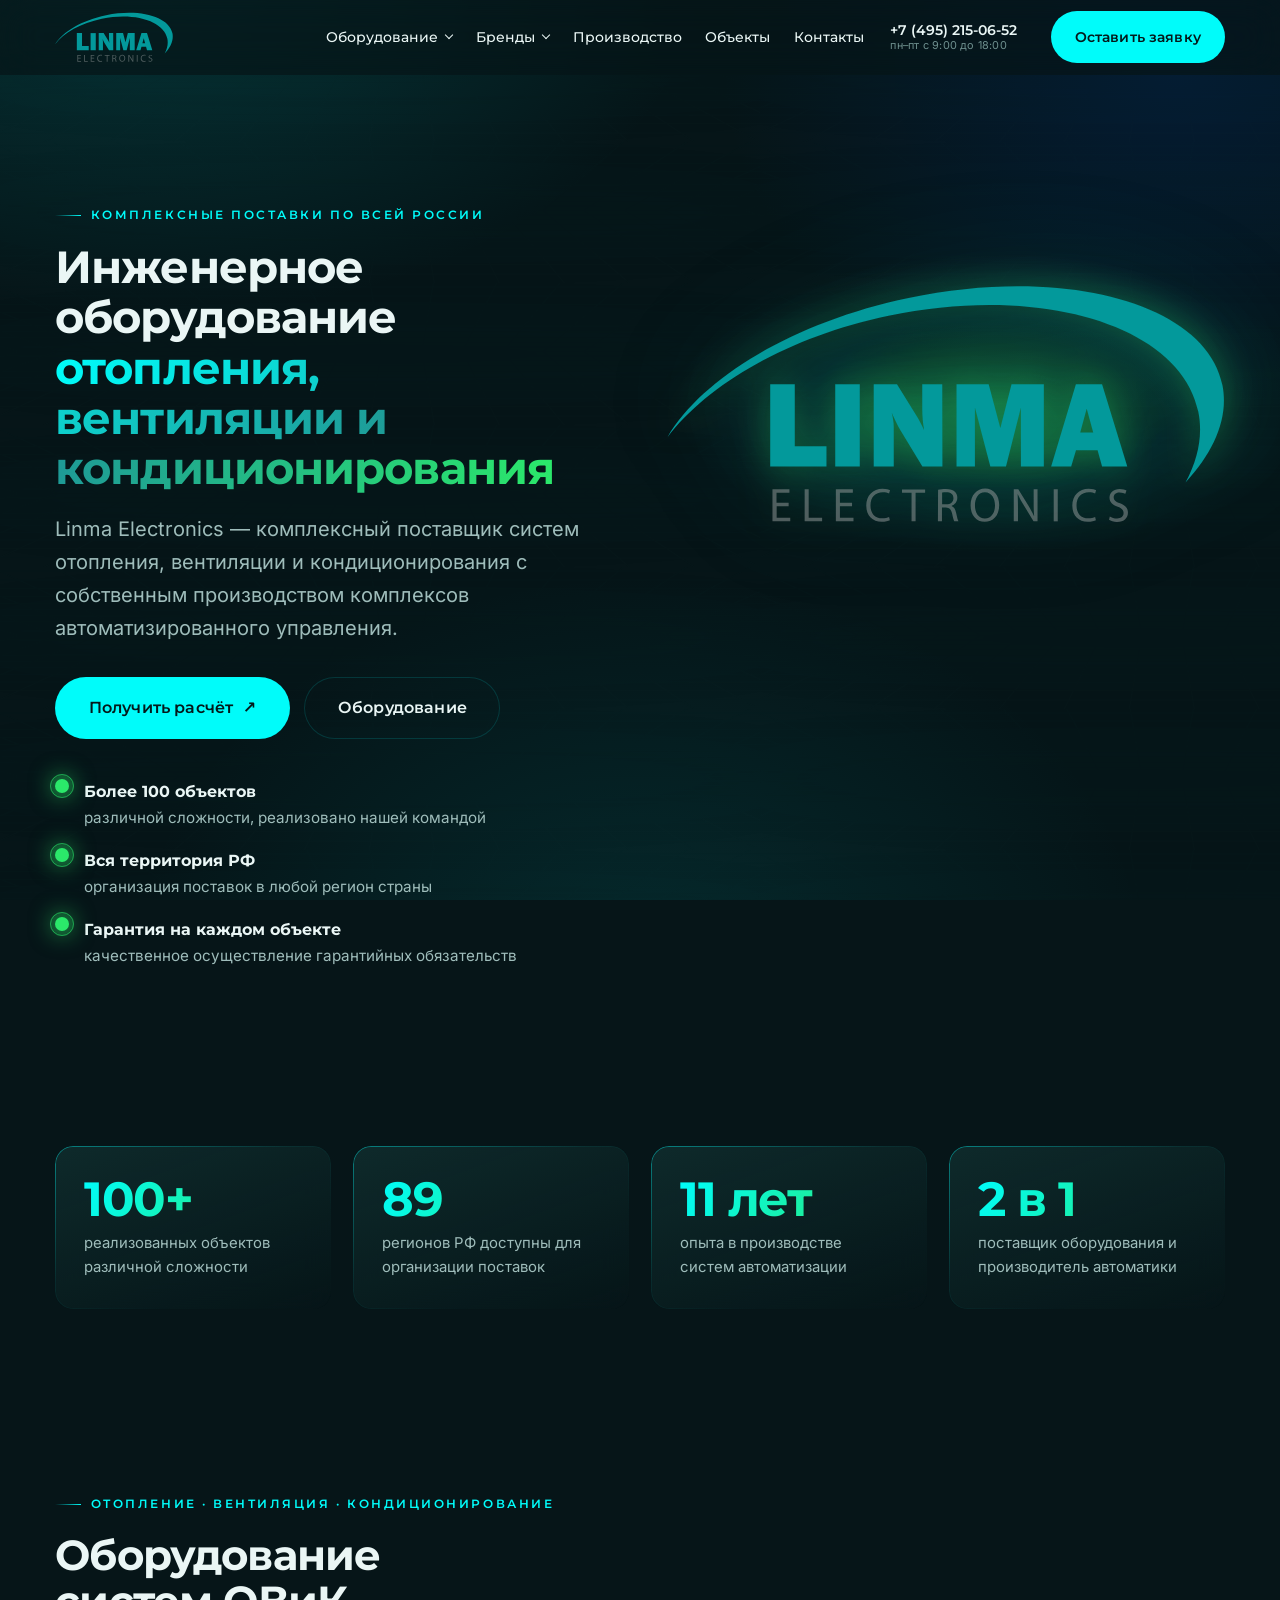
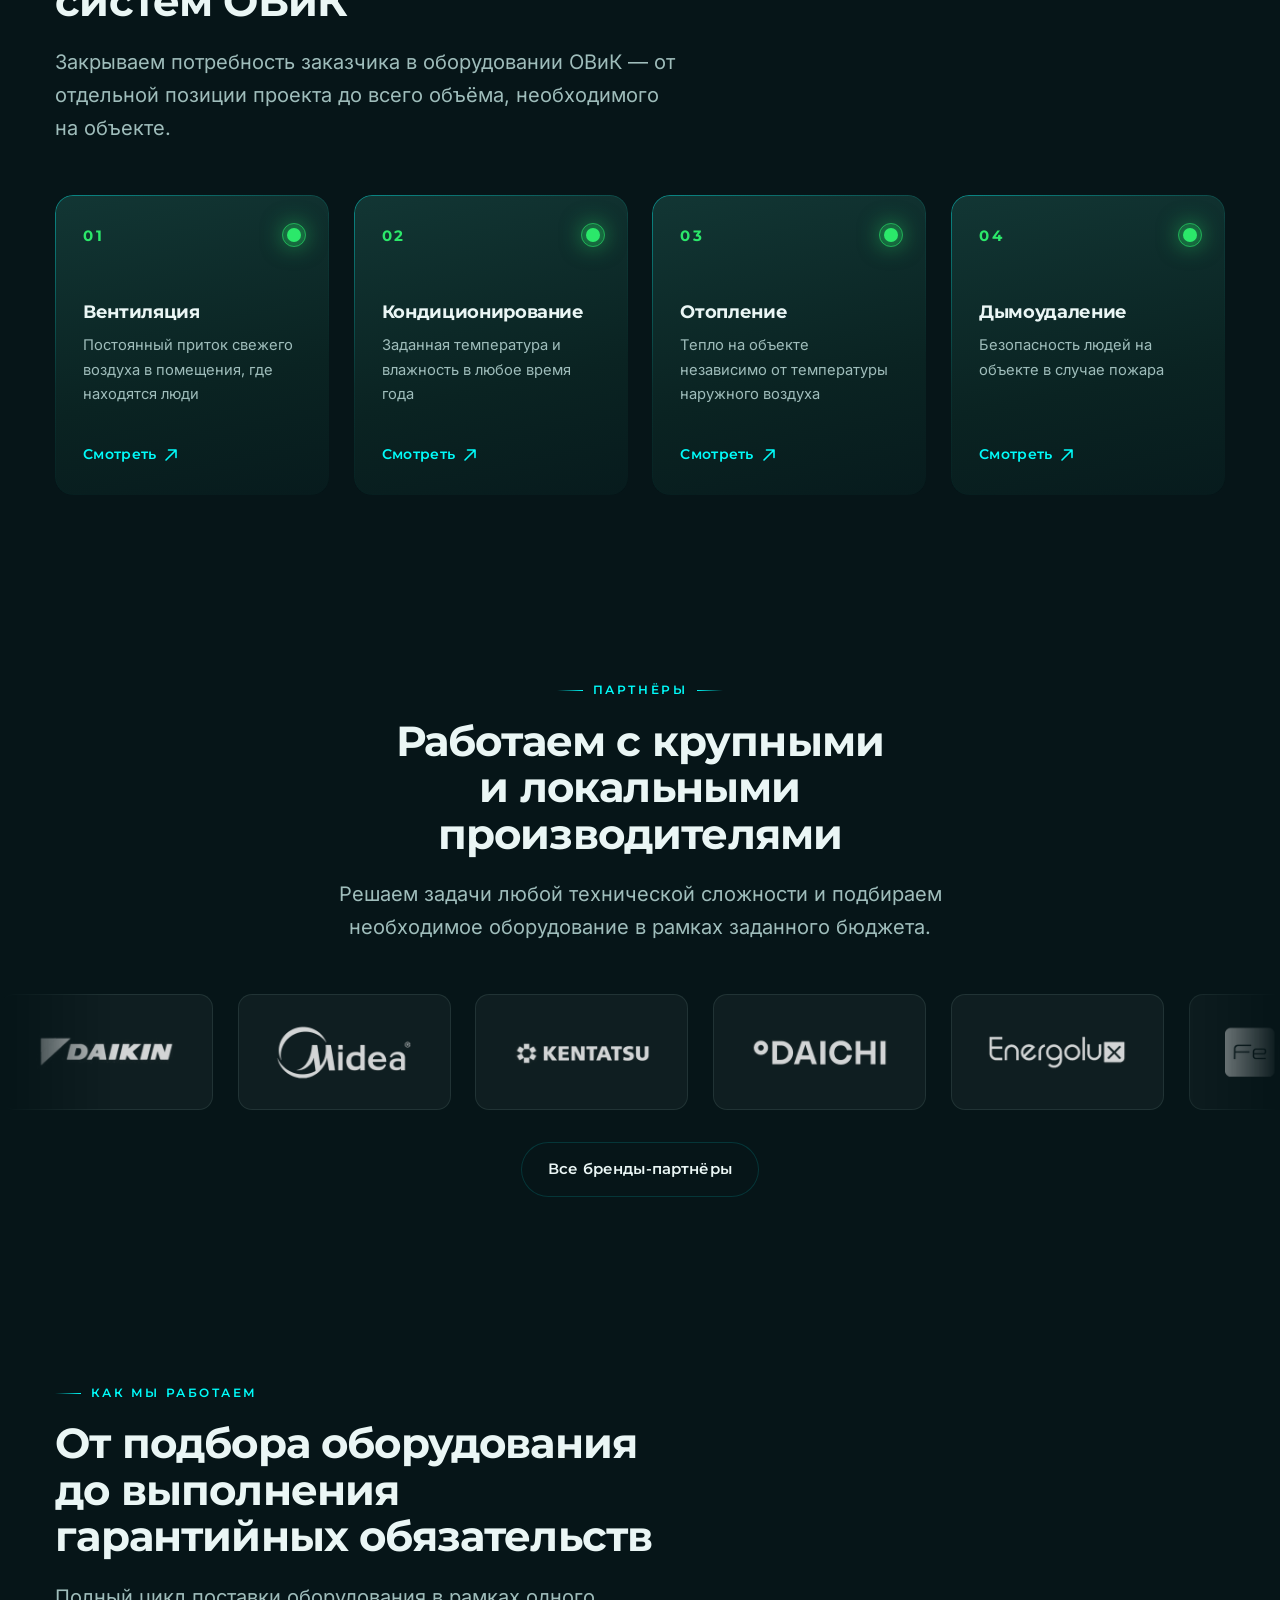
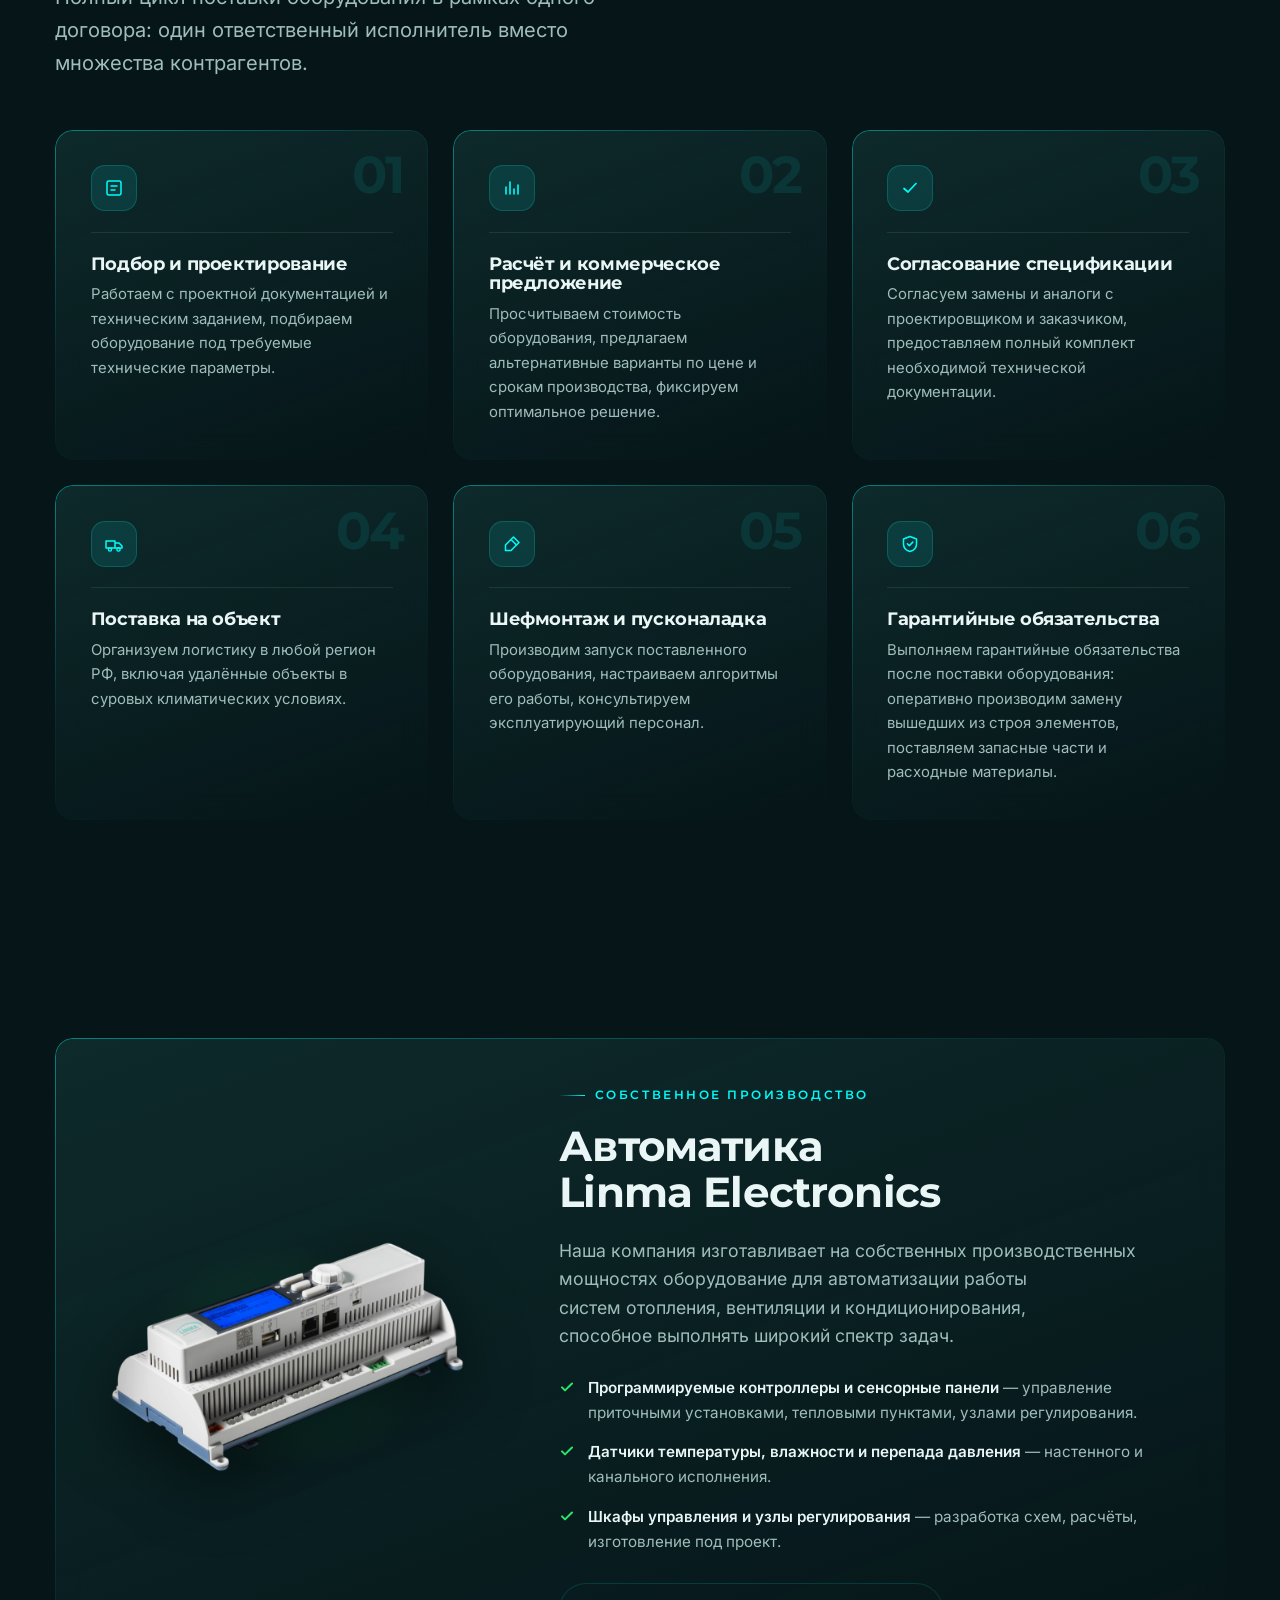
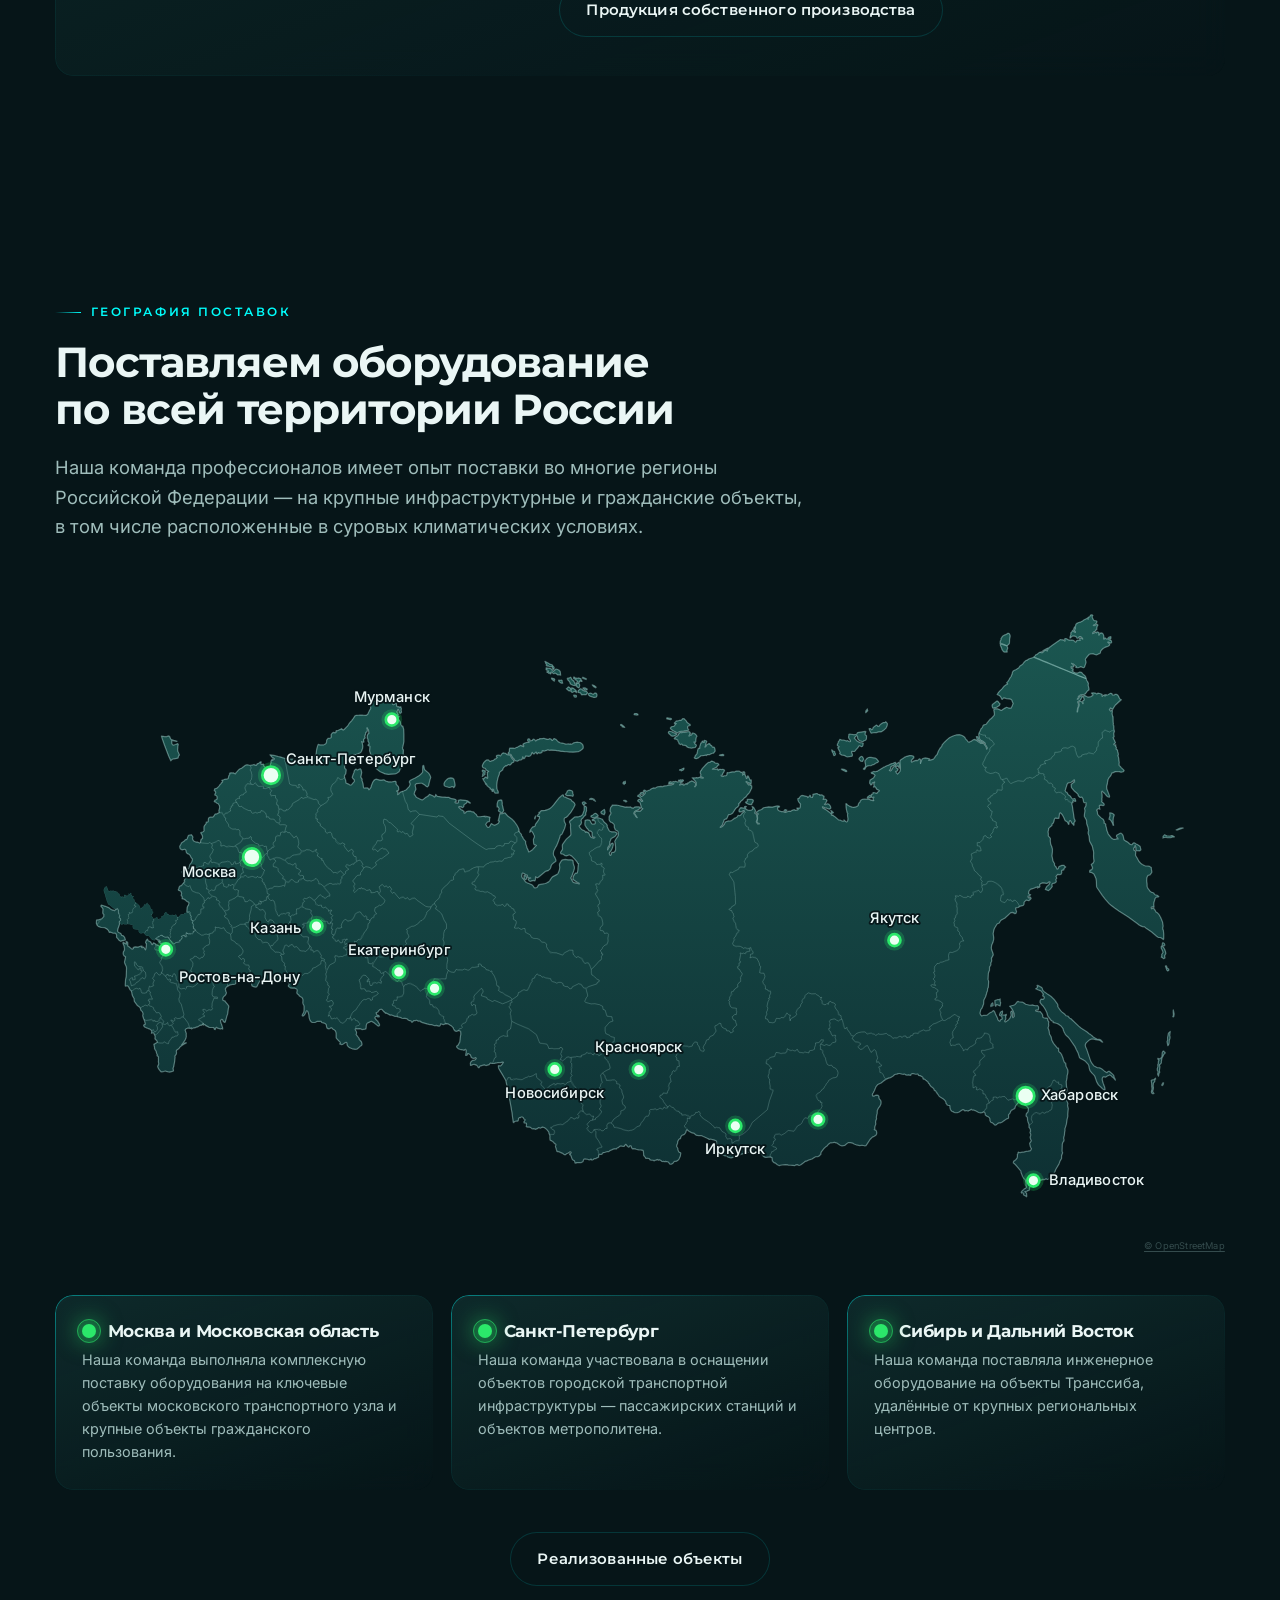
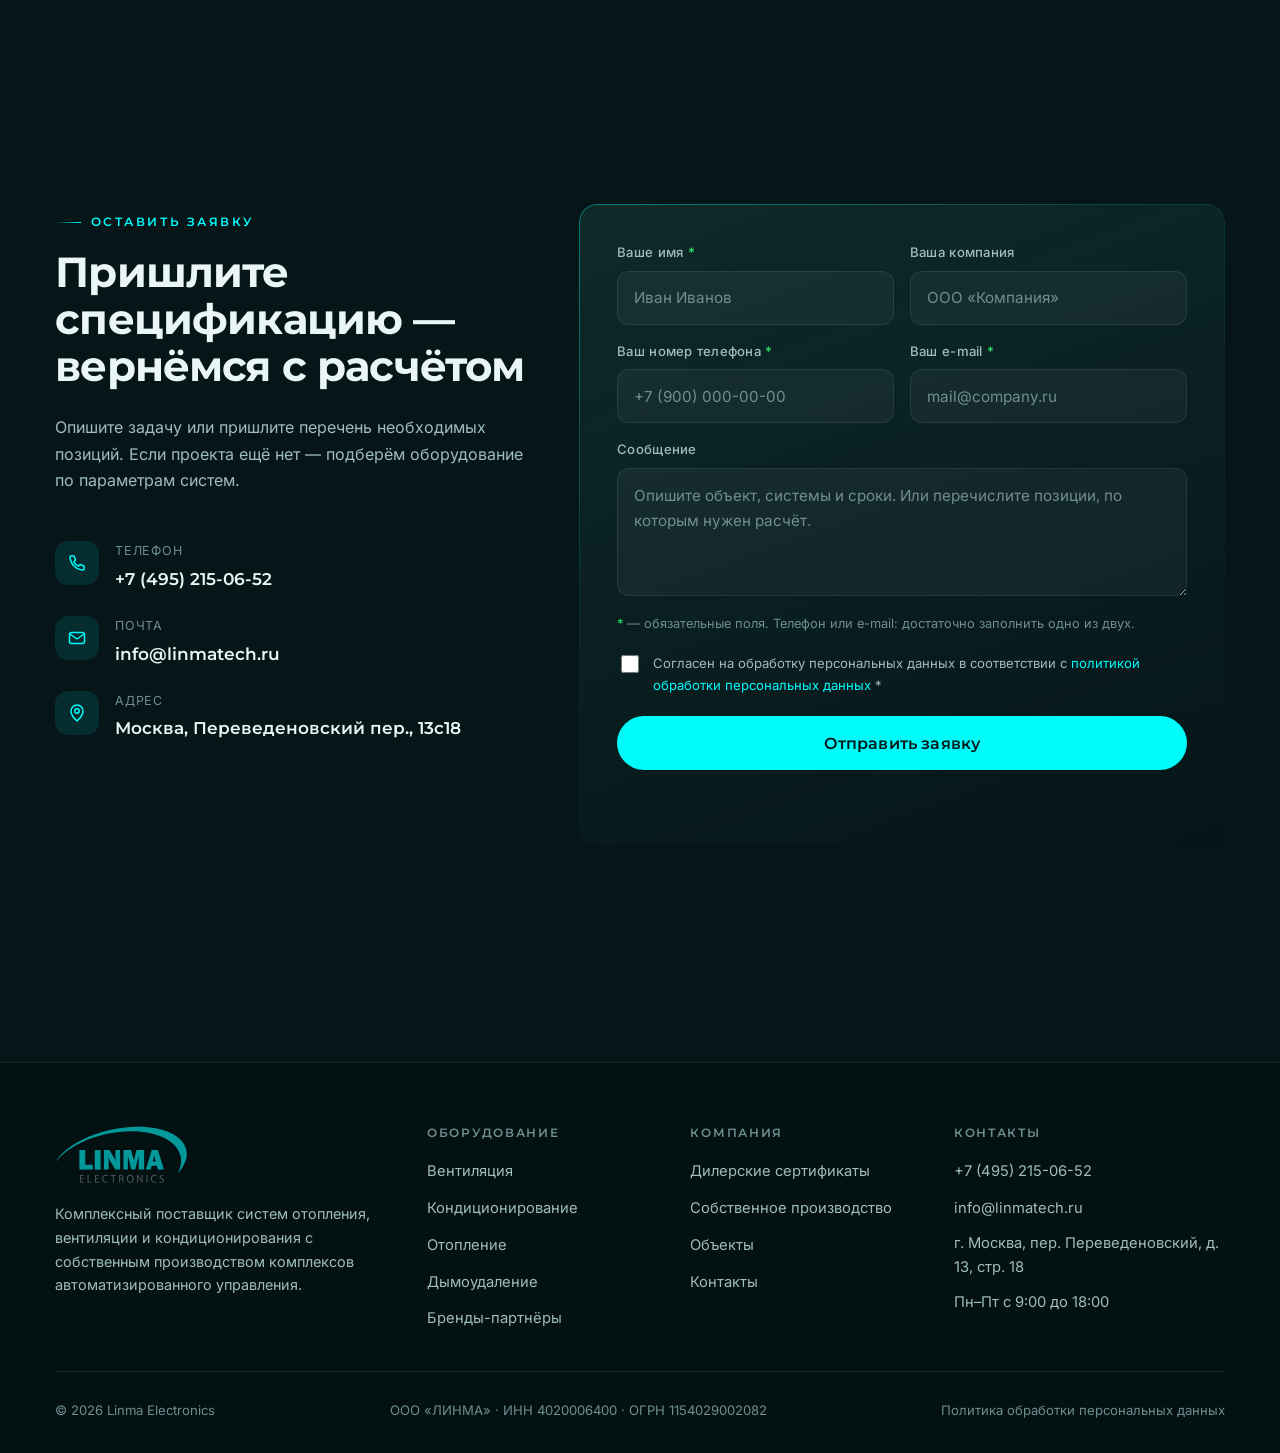
==== index.html @ 338c271c "Статическая версия сайта Linma Electronics Сайт комплексного поставщика систем ОВиК: 12 страниц на ч" ====
<!DOCTYPE html>
<html lang="ru">
<head>
<meta charset="UTF-8">
<meta name="viewport" content="width=device-width, initial-scale=1">
<title>Отопление, вентиляция, кондиционирование — Linma Electronics</title>
<meta name="description" content="Комплексная поставка систем отопления, вентиляции и кондиционирования с собственным производством автоматики. Поставки по всей России, более 100 объектов.">
<meta property="og:type" content="website">
<meta property="og:title" content="Linma Electronics — комплексная поставка систем ОВиК">
<meta property="og:description" content="Дистрибьютор и дилер производителей оборудования отопления, вентиляции и кондиционирования. Проектирование, поставка, шефмонтаж и гарантия на каждом объекте.">
<meta property="og:locale" content="ru_RU">
<link rel="canonical" href="https://linmatech.ru/">
<meta name="robots" content="index, follow, noimageindex, max-snippet:-1">
<meta name="theme-color" content="#061518">
<meta property="og:url" content="https://linmatech.ru/">
<meta property="og:site_name" content="Linma Electronics">
<meta name="twitter:card" content="summary">
<meta name="twitter:title" content="Linma Electronics — комплексная поставка систем ОВиК">
<meta name="twitter:description" content="Дистрибьютор и дилер производителей оборудования отопления, вентиляции и кондиционирования. Проектирование, поставка, шефмонтаж и гарантия на каждом объекте.">
<link rel="icon" href="assets/img/linma-logo.svg" type="image/svg+xml">
<link rel="icon" href="assets/img/favicon-32x32.png" sizes="32x32" type="image/png">
<link rel="apple-touch-icon" href="assets/img/favicon-180x180.png">
<!-- Шрифты лежат на самом сайте: при загрузке со сторонних серверов
     страница успевала отрисоваться системным шрифтом и меню прыгало
     на 67px, когда фирменный доезжал. -->
<link rel="stylesheet" href="assets/css/fonts.css">
<link rel="stylesheet" href="assets/css/main.css">

<!-- Карточка организации для поисковых систем. Яндекс и Google берут отсюда
     название, телефон, адрес и часы работы для колдунщика в выдаче и для
     карточки компании. Правится вместе с контактами в подвале: расхождение
     между разметкой и видимым текстом поисковики считают ошибкой. -->
<script type="application/ld+json">
{
  "@context": "https://schema.org",
  "@type": "Organization",
  "@id": "https://linmatech.ru/#organization",
  "name": "Linma Electronics",
  "legalName": "Общество с ограниченной ответственностью «ЛИНМА»",
  "alternateName": "ООО «ЛИНМА»",
  "url": "https://linmatech.ru/",
  "logo": "https://linmatech.ru/assets/img/linma-logo.svg",
  "description": "Комплексный поставщик систем отопления, вентиляции и кондиционирования с собственным производством комплексов автоматизированного управления.",
  "telephone": "+7-495-215-06-52",
  "email": "info@linmatech.ru",
  "taxID": "4020006400",
  "address": {
    "@type": "PostalAddress",
    "streetAddress": "пер. Переведеновский, д. 13, стр. 18",
    "addressLocality": "Москва",
    "postalCode": "105082",
    "addressCountry": "RU"
  },
  "openingHoursSpecification": {
    "@type": "OpeningHoursSpecification",
    "dayOfWeek": ["Monday", "Tuesday", "Wednesday", "Thursday", "Friday"],
    "opens": "09:00",
    "closes": "18:00"
  },
  "areaServed": { "@type": "Country", "name": "Россия" },
  "knowsAbout": [
    "вентиляция",
    "кондиционирование",
    "отопление",
    "противодымная вентиляция",
    "автоматизация инженерных систем"
  ]
}
</script>
</head>
<body data-page="home">

<a class="skip-link" href="#main">К основному содержимому</a>

<header class="site-header">
  <div class="container header-inner">
    <a class="logo" href="index.html" aria-label="Linma Electronics — на главную">
      <img src="assets/img/linma-logo.svg" alt="Linma Electronics" width="118" height="51">
    </a>

    <nav class="nav" id="nav" aria-label="Основная навигация">
      <ul class="nav-list">
        <li class="nav-item nav-item--has-menu" data-nav="equipment ventilation conditioning heating smoke">
          <a class="nav-link" href="equipment.html">Оборудование</a>
          <div class="submenu">
            <a href="ventilation.html"><span class="num">01</span> Вентиляция</a>
            <a href="conditioning.html"><span class="num">02</span> Кондиционирование</a>
            <a href="heating.html"><span class="num">03</span> Отопление</a>
            <a href="smoke.html"><span class="num">04</span> Дымоудаление</a>
          </div>
        </li>
        <li class="nav-item nav-item--has-menu" data-nav="brands certificates">
          <a class="nav-link" href="brands.html">Бренды</a>
          <div class="submenu">
            <a href="brands.html">Бренды-партнёры</a>
            <a href="certificates.html">Дилерские сертификаты</a>
          </div>
        </li>
        <li class="nav-item" data-nav="production"><a class="nav-link" href="production.html">Производство</a></li>
        <li class="nav-item" data-nav="projects"><a class="nav-link" href="projects.html">Объекты</a></li>
        <li class="nav-item" data-nav="contacts"><a class="nav-link" href="contacts.html">Контакты</a></li>
      </ul>
      <div class="nav-mobile-cta">
        <a class="btn btn--block" href="contacts.html#request">Оставить заявку</a>
        <a class="btn btn--ghost btn--block" href="tel:+74952150652">+7 (495) 215-06-52</a>
      </div>
    </nav>

    <div class="header-actions">
      <a class="header-phone" href="tel:+74952150652">
        <span>+7 (495) 215-06-52</span>
        <small>пн–пт с&nbsp;9:00 до&nbsp;18:00</small>
      </a>
      <a class="btn" href="contacts.html#request">Оставить заявку</a>
      <button class="burger" type="button" aria-label="Открыть меню" aria-expanded="false" aria-controls="nav">
        <span></span><span></span><span></span>
      </button>
    </div>
  </div>
</header>

<main id="main">

  <!-- ================================================================ Hero -->
  <section class="hero">
    <div class="container hero-grid">
      <div>
        <p class="eyebrow" data-reveal>Комплексные поставки по всей России</p>
        <h1 data-reveal="60">Инженерное оборудование<br><span class="accent">отопления, вентиляции и кондиционирования</span></h1>
        <p class="hero-lead" data-reveal="120">
          Linma Electronics — комплексный поставщик систем отопления, вентиляции и кондиционирования
          с собственным производством комплексов автоматизированного управления.
        </p>

        <div class="hero-actions" data-reveal="180">
          <a class="btn btn--lg" href="contacts.html#request">Получить расчёт <span class="arrow">↗</span></a>
          <a class="btn btn--ghost btn--lg" href="equipment.html">Оборудование</a>
        </div>

        <ul class="hero-points" data-reveal="240">
          <li class="hero-point">
            <span class="dot" aria-hidden="true"></span>
            <p><strong>Более 100 объектов</strong>различной сложности, реализовано нашей командой</p>
          </li>
          <li class="hero-point">
            <span class="dot" aria-hidden="true"></span>
            <p><strong>Вся территория РФ</strong>организация поставок в любой регион страны</p>
          </li>
          <li class="hero-point">
            <span class="dot" aria-hidden="true"></span>
            <p><strong>Гарантия на каждом объекте</strong>качественное осуществление гарантийных обязательств</p>
          </li>
        </ul>
      </div>

      <div class="hero-visual" data-reveal="300" aria-hidden="true">
        <div class="logo-stage">
          <span class="logo-aura"></span>
          <img class="logo-mark" src="assets/img/linma-logo.svg" alt="" width="146" height="63">
          <img class="logo-sheen" src="assets/img/linma-logo.svg" alt="" width="146" height="63" aria-hidden="true">
        </div>
      </div>

    </div>
  </section>

  <!-- ============================================================= Метрики -->
  <section class="section section--tight">
    <div class="container">
      <div class="stats">
        <div class="card stat" data-reveal>
          <span class="num" data-count="100" data-count-suffix="+">100+</span>
          <p>реализованных объектов различной сложности</p>
        </div>
        <div class="card stat" data-reveal="80">
          <span class="num" data-count="89" data-count-suffix="">89</span>
          <p>регионов РФ доступны для организации поставок</p>
        </div>
        <div class="card stat" data-reveal="160">
          <span class="num" data-count="11" data-count-suffix=" лет">11 лет</span>
          <p>опыта в производстве систем автоматизации</p>
        </div>
        <div class="card stat" data-reveal="240">
          <span class="num">2 в 1</span>
          <p>поставщик оборудования и производитель автоматики</p>
        </div>
      </div>
    </div>
  </section>

  <!-- ================================================= Группы оборудования -->
  <section class="section" id="equipment">
    <div class="container">
      <div class="section-head" data-reveal>
        <!-- Наднадпись расшифровывает аббревиатуру из заголовка: ОВиК читают
             снабженцы и проектировщики, но не каждый заказчик. -->
        <p class="eyebrow">Отопление · Вентиляция · Кондиционирование</p>
        <h2>Оборудование систем ОВиК</h2>
        <p>Закрываем потребность заказчика в оборудовании ОВиК — от отдельной позиции проекта до всего объёма, необходимого на объекте.</p>
      </div>

      <div class="grid grid--4">
        <a class="card group-card" href="ventilation.html" data-reveal>
          <div class="group-card-top">
            <span class="num">01</span>
            <span class="dot" aria-hidden="true"></span>
          </div>
          <h3>Вентиляция</h3>
          <p>Постоянный приток свежего воздуха в помещения, где находятся люди</p>
          <span class="link-arrow">Смотреть <svg width="14" height="14" viewBox="0 0 14 14" fill="none" aria-hidden="true"><path d="M2 12L12 2M12 2H4.5M12 2v7.5" stroke="currentColor" stroke-width="1.6" stroke-linecap="round" stroke-linejoin="round"/></svg></span>
        </a>

        <a class="card group-card" href="conditioning.html" data-reveal="80">
          <div class="group-card-top">
            <span class="num">02</span>
            <span class="dot" aria-hidden="true"></span>
          </div>
          <h3>Кондиционирование</h3>
          <p>Заданная температура и влажность в любое время года</p>
          <span class="link-arrow">Смотреть <svg width="14" height="14" viewBox="0 0 14 14" fill="none" aria-hidden="true"><path d="M2 12L12 2M12 2H4.5M12 2v7.5" stroke="currentColor" stroke-width="1.6" stroke-linecap="round" stroke-linejoin="round"/></svg></span>
        </a>

        <a class="card group-card" href="heating.html" data-reveal="160">
          <div class="group-card-top">
            <span class="num">03</span>
            <span class="dot" aria-hidden="true"></span>
          </div>
          <h3>Отопление</h3>
          <p>Тепло на объекте независимо от температуры наружного воздуха</p>
          <span class="link-arrow">Смотреть <svg width="14" height="14" viewBox="0 0 14 14" fill="none" aria-hidden="true"><path d="M2 12L12 2M12 2H4.5M12 2v7.5" stroke="currentColor" stroke-width="1.6" stroke-linecap="round" stroke-linejoin="round"/></svg></span>
        </a>

        <a class="card group-card" href="smoke.html" data-reveal="240">
          <div class="group-card-top">
            <span class="num">04</span>
            <span class="dot" aria-hidden="true"></span>
          </div>
          <h3>Дымоудаление</h3>
          <p>Безопасность людей на объекте в случае пожара</p>
          <span class="link-arrow">Смотреть <svg width="14" height="14" viewBox="0 0 14 14" fill="none" aria-hidden="true"><path d="M2 12L12 2M12 2H4.5M12 2v7.5" stroke="currentColor" stroke-width="1.6" stroke-linecap="round" stroke-linejoin="round"/></svg></span>
        </a>
      </div>
    </div>
  </section>

  <!-- ============================================================== Бренды -->
  <section class="section section--tight">
    <div class="container">
      <div class="section-head section-head--center" data-reveal>
        <p class="eyebrow">Партнёры</p>
        <h2>Работаем с крупными и локальными производителями</h2>
        <p>Решаем задачи любой технической сложности и подбираем необходимое оборудование в рамках заданного бюджета.</p>
      </div>
    </div>

    <div class="marquee" data-reveal>
      <div class="marquee-track" data-brand-marquee></div>
    </div>

    <div class="container" style="text-align:center; margin-top:2rem;" data-reveal>
      <a class="btn btn--ghost" href="brands.html">Все бренды-партнёры</a>
    </div>
  </section>

  <!-- =================================================== Комплексная поставка -->
  <section class="section" id="services">
    <div class="container">
      <div class="section-head" data-reveal>
        <p class="eyebrow">Как мы работаем</p>
        <h2>От подбора оборудования до выполнения гарантийных обязательств</h2>
        <p>Полный цикл поставки оборудования в рамках одного договора: один ответственный исполнитель вместо множества контрагентов.</p>
      </div>

      <div class="steps">
        <article class="card step" data-reveal>
          <span class="step-icon" aria-hidden="true">
            <svg width="20" height="20" viewBox="0 0 20 20" fill="none"><path d="M3 15V5a2 2 0 0 1 2-2h10a2 2 0 0 1 2 2v10a2 2 0 0 1-2 2H5a2 2 0 0 1-2-2Z" stroke="currentColor" stroke-width="1.5"/><path d="M7 8h6M7 12h4" stroke="currentColor" stroke-width="1.5" stroke-linecap="round"/></svg>
          </span>
          <h3>Подбор и проектирование</h3>
          <p>Работаем с проектной документацией и техническим заданием, подбираем оборудование под требуемые технические параметры.</p>
        </article>

        <article class="card step" data-reveal="70">
          <span class="step-icon" aria-hidden="true">
            <svg width="20" height="20" viewBox="0 0 20 20" fill="none"><path d="M4 16V9m4 7V4m4 12v-5m4 5V7" stroke="currentColor" stroke-width="1.6" stroke-linecap="round"/></svg>
          </span>
          <h3>Расчёт и коммерческое предложение</h3>
          <p>Просчитываем стоимость оборудования, предлагаем альтернативные варианты по цене и срокам производства, фиксируем оптимальное решение.</p>
        </article>

        <article class="card step" data-reveal="140">
          <span class="step-icon" aria-hidden="true">
            <svg width="20" height="20" viewBox="0 0 20 20" fill="none"><path d="M4 10.5 8 14l8-8.5" stroke="currentColor" stroke-width="1.7" stroke-linecap="round" stroke-linejoin="round"/></svg>
          </span>
          <h3>Согласование спецификации</h3>
          <p>Согласуем замены и аналоги с проектировщиком и заказчиком, предоставляем полный комплект необходимой технической документации.</p>
        </article>

        <article class="card step" data-reveal="210">
          <span class="step-icon" aria-hidden="true">
            <svg width="20" height="20" viewBox="0 0 20 20" fill="none"><path d="M2 7h9v7H2zM11 9h4l3 3v2h-7z" stroke="currentColor" stroke-width="1.5" stroke-linejoin="round"/><circle cx="6" cy="15.5" r="1.6" stroke="currentColor" stroke-width="1.4"/><circle cx="14.5" cy="15.5" r="1.6" stroke="currentColor" stroke-width="1.4"/></svg>
          </span>
          <h3>Поставка на объект</h3>
          <p>Организуем логистику в любой регион РФ, включая удалённые объекты в суровых климатических условиях.</p>
        </article>

        <article class="card step" data-reveal="280">
          <span class="step-icon" aria-hidden="true">
            <svg width="20" height="20" viewBox="0 0 20 20" fill="none"><path d="m11.5 3 5.5 5.5-8 8H3.5V11z" stroke="currentColor" stroke-width="1.5" stroke-linejoin="round"/><path d="M9 5.5 14.5 11" stroke="currentColor" stroke-width="1.5"/></svg>
          </span>
          <h3>Шефмонтаж и пусконаладка</h3>
          <p>Производим запуск поставленного оборудования, настраиваем алгоритмы его работы, консультируем эксплуатирующий персонал.</p>
        </article>

        <article class="card step" data-reveal="350">
          <span class="step-icon" aria-hidden="true">
            <svg width="20" height="20" viewBox="0 0 20 20" fill="none"><path d="M10 2.5 3.5 5v5c0 4 2.8 6.6 6.5 7.5 3.7-.9 6.5-3.5 6.5-7.5V5z" stroke="currentColor" stroke-width="1.5" stroke-linejoin="round"/><path d="m7.4 9.8 1.9 1.9 3.5-3.6" stroke="currentColor" stroke-width="1.6" stroke-linecap="round" stroke-linejoin="round"/></svg>
          </span>
          <h3>Гарантийные обязательства</h3>
          <p>Выполняем гарантийные обязательства после поставки оборудования: оперативно производим замену вышедших из строя элементов, поставляем запасные части и расходные материалы.</p>
        </article>
      </div>
    </div>
  </section>

  <!-- ============================================== Собственное производство -->
  <section class="section" id="production">
    <div class="container">
      <!-- Единственная секция главной, где речь не о дилерских поставках,
           а о собственном заводе. Поэтому не сетка плиток, как у соседей,
           а одна широкая панель с рендером продукции. -->
      <div class="card prod-panel" data-reveal>
        <div class="prod-panel__media">
          <!-- Декоративная иллюстрация: смысл блока полностью в тексте
               справа, поэтому alt пустой и картинка скрыта от скринридера. -->
          <img src="assets/img/production/controllers.png" alt="" width="900" height="598" loading="lazy">
        </div>

        <div class="prod-panel__body">
          <p class="eyebrow">Собственное производство</p>
          <h2>Автоматика Linma&nbsp;Electronics</h2>
          <p class="prod-panel__lede">
            Наша компания изготавливает на собственных производственных мощностях оборудование для автоматизации работы систем отопления, вентиляции и кондиционирования, способное выполнять широкий спектр задач.
          </p>

          <ul class="check-list">
            <li>
              <svg width="16" height="16" viewBox="0 0 16 16" fill="none" aria-hidden="true"><path d="m3 8.4 3 3L13 4.5" stroke="currentColor" stroke-width="2" stroke-linecap="round" stroke-linejoin="round"/></svg>
              <span><strong>Программируемые контроллеры и сенсорные панели</strong> — управление приточными установками, тепловыми пунктами, узлами регулирования.</span>
            </li>
            <li>
              <svg width="16" height="16" viewBox="0 0 16 16" fill="none" aria-hidden="true"><path d="m3 8.4 3 3L13 4.5" stroke="currentColor" stroke-width="2" stroke-linecap="round" stroke-linejoin="round"/></svg>
              <span><strong>Датчики температуры, влажности и перепада давления</strong> — настенного и канального исполнения.</span>
            </li>
            <li>
              <svg width="16" height="16" viewBox="0 0 16 16" fill="none" aria-hidden="true"><path d="m3 8.4 3 3L13 4.5" stroke="currentColor" stroke-width="2" stroke-linecap="round" stroke-linejoin="round"/></svg>
              <span><strong>Шкафы управления и узлы регулирования</strong> — разработка схем, расчёты, изготовление под проект.</span>
            </li>
          </ul>

          <a class="btn btn--ghost" href="production.html">Продукция собственного производства</a>
        </div>
      </div>
    </div>
  </section>

  <!-- ========================================================== География -->
  <section class="section" id="geography">
    <div class="container">
      <div class="section-head section-head--lede" data-reveal>
        <p class="eyebrow">География поставок</p>
        <h2>Поставляем оборудование по всей территории России</h2>
        <p>Наша команда профессионалов имеет опыт поставки во многие регионы Российской Федерации — на крупные инфраструктурные и гражданские объекты, в том числе расположенные в суровых климатических условиях.</p>
      </div>

      <!-- Карта только иллюстрирует географию: без кликов и без связи
           с карточками регионов, поэтому карточки — обычные блоки, а не кнопки. -->
      <div class="map-layout">
        <div class="map-wrap" data-map data-reveal></div>

        <div class="region-list">
          <div class="card region-card" data-reveal>
            <h3><span class="dot" aria-hidden="true"></span> Москва и Московская область</h3>
            <p>Наша команда выполняла комплексную поставку оборудования на ключевые объекты московского транспортного узла и крупные объекты гражданского пользования.</p>
          </div>

          <div class="card region-card" data-reveal="80">
            <h3><span class="dot" aria-hidden="true"></span> Санкт-Петербург</h3>
            <p>Наша команда участвовала в оснащении объектов городской транспортной инфраструктуры — пассажирских станций и объектов метрополитена.</p>
          </div>

          <div class="card region-card" data-reveal="160">
            <h3><span class="dot" aria-hidden="true"></span> Сибирь и Дальний Восток</h3>
            <p>Наша команда поставляла инженерное оборудование на объекты Транссиба, удалённые от крупных региональных центров.</p>
          </div>
        </div>

        <div class="map-cta" data-reveal="220">
          <a class="btn btn--ghost" href="projects.html">Реализованные объекты</a>
        </div>
      </div>
    </div>
  </section>

  <!-- =============================================================== Заявка -->
  <section class="section" id="request">
    <div class="container">
      <div class="form-layout">
        <div data-reveal>
          <p class="eyebrow">Оставить заявку</p>
          <h2 style="font-size:var(--fs-h2);">Пришлите спецификацию — вернёмся с расчётом</h2>
          <p class="text-muted">
            Опишите задачу или пришлите перечень необходимых позиций.
            Если проекта ещё нет — подберём оборудование по параметрам систем.
          </p>

          <div class="contact-list mt-lg">
            <a class="contact-item" href="tel:+74952150652">
              <span class="contact-icon" aria-hidden="true">
                <svg width="20" height="20" viewBox="0 0 20 20" fill="none"><path d="M4 3h3l1.5 4L6.8 8.6a11 11 0 0 0 4.6 4.6L13 11.5l4 1.5v3a1 1 0 0 1-1.1 1A14 14 0 0 1 3 4.1 1 1 0 0 1 4 3Z" stroke="currentColor" stroke-width="1.5" stroke-linejoin="round"/></svg>
              </span>
              <span>
                <span class="label">Телефон</span>
                <span class="value">+7 (495) 215-06-52</span>
              </span>
            </a>

            <a class="contact-item" href="mailto:info@linmatech.ru">
              <span class="contact-icon" aria-hidden="true">
                <svg width="20" height="20" viewBox="0 0 20 20" fill="none"><rect x="2.5" y="4.5" width="15" height="11" rx="2" stroke="currentColor" stroke-width="1.5"/><path d="m3 6 7 5 7-5" stroke="currentColor" stroke-width="1.5" stroke-linejoin="round"/></svg>
              </span>
              <span>
                <span class="label">Почта</span>
                <span class="value">info@linmatech.ru</span>
              </span>
            </a>

            <div class="contact-item">
              <span class="contact-icon" aria-hidden="true">
                <svg width="20" height="20" viewBox="0 0 20 20" fill="none"><path d="M10 18s6-5.3 6-10a6 6 0 1 0-12 0c0 4.7 6 10 6 10Z" stroke="currentColor" stroke-width="1.5" stroke-linejoin="round"/><circle cx="10" cy="8" r="2.2" stroke="currentColor" stroke-width="1.5"/></svg>
              </span>
              <span>
                <span class="label">Адрес</span>
                <!-- Краткая запись адреса: полная («г. Москва, пер. Переведеновский,
                     д. 13, стр. 18») требует 412px и в эту колонку не встаёт нигде.
                     Неразрывные пробелы держат «Переведеновский пер., 13с18» вместе:
                     если строки всё же не хватит, перенос ляжет после «Москва,». -->
                <span class="value">Москва, Переведеновский&nbsp;пер.,&nbsp;13с18</span>
              </span>
            </div>
          </div>
        </div>

        <form class="card form-card" data-request-form novalidate data-reveal="120">
          <div class="form-grid">
            <div class="field">
              <label for="f-name">Ваше имя <span class="req">*</span></label>
              <input type="text" id="f-name" name="name" placeholder="Иван Иванов" autocomplete="name" required>
              <span class="field-error">Укажите, как к вам обращаться</span>
            </div>

            <div class="field">
              <label for="f-company">Ваша компания</label>
              <input type="text" id="f-company" name="company" placeholder="ООО «Компания»" autocomplete="organization">
              <span class="field-error"></span>
            </div>

            <div class="field">
              <label for="f-phone">Ваш номер телефона <span class="req">*</span></label>
              <input type="tel" id="f-phone" name="phone" placeholder="+7 (900) 000-00-00" autocomplete="tel">
              <span class="field-error"></span>
            </div>

            <div class="field">
              <label for="f-email">Ваш e-mail <span class="req">*</span></label>
              <input type="email" id="f-email" name="email" placeholder="mail@company.ru" autocomplete="email">
              <span class="field-error"></span>
            </div>

            <div class="field field--full">
              <label for="f-message">Сообщение</label>
              <textarea id="f-message" name="message" placeholder="Опишите объект, системы и сроки. Или перечислите позиции, по которым нужен расчёт."></textarea>
              <span class="field-error"></span>
            </div>
          </div>

          <p class="hp-field" aria-hidden="true">
            <label for="f-website">Не заполняйте это поле</label>
            <input type="text" id="f-website" name="website" tabindex="-1" autocomplete="off">
          </p>

          <input type="hidden" name="topic" value="Главная">

          <!-- Пояснение к звёздочкам: телефон и e-mail помечены оба, но достаточно
               одного из двух — так это и проверяется при отправке. -->
          <p class="form-note"><span class="req">*</span> — обязательные поля. Телефон или e-mail: достаточно заполнить одно из двух.</p>

          <label class="consent">
            <input type="checkbox" name="consent" value="1" required>
            <span>Согласен на обработку персональных данных в соответствии с <a href="privacy.html">политикой обработки персональных данных</a> <span class="req">*</span></span>
          </label>

          <button class="btn btn--lg btn--block" type="submit">Отправить заявку</button>
          <p class="form-status" role="status" aria-live="polite"></p>
        </form>
      </div>
    </div>
  </section>

</main>

<footer class="site-footer">
  <div class="container">
    <div class="footer-grid">
      <div class="footer-brand">
        <img src="assets/img/linma-logo.svg" alt="Linma Electronics" width="132" height="57">
        <p>Комплексный поставщик систем отопления, вентиляции и кондиционирования с собственным производством комплексов автоматизированного управления.</p>
      </div>

      <div class="footer-col">
        <h4>Оборудование</h4>
        <ul>
          <li><a href="ventilation.html">Вентиляция</a></li>
          <li><a href="conditioning.html">Кондиционирование</a></li>
          <li><a href="heating.html">Отопление</a></li>
          <li><a href="smoke.html">Дымоудаление</a></li>
          <li><a href="brands.html">Бренды-партнёры</a></li>
        </ul>
      </div>

      <div class="footer-col">
        <h4>Компания</h4>
        <ul>
          <li><a href="certificates.html">Дилерские сертификаты</a></li>
          <li><a href="production.html">Собственное производство</a></li>
          <li><a href="projects.html">Объекты</a></li>
          <li><a href="contacts.html">Контакты</a></li>
        </ul>
      </div>

      <div class="footer-col">
        <h4>Контакты</h4>
        <ul>
          <li><a href="tel:+74952150652">+7 (495) 215-06-52</a></li>
          <li><a href="mailto:info@linmatech.ru">info@linmatech.ru</a></li>
          <li class="text-muted" style="font-size:.92rem;">г. Москва, пер. Переведеновский, д. 13, стр. 18</li>
          <li class="text-muted" style="font-size:.92rem;">Пн–Пт с&nbsp;9:00 до&nbsp;18:00</li>
        </ul>
      </div>
    </div>

    <div class="footer-bottom">
      <span>© <span data-year>2026</span> Linma Electronics</span>
      <span>ООО «ЛИНМА» · ИНН 4020006400 · ОГРН 1154029002082</span>
      <a href="privacy.html">Политика обработки персональных данных</a>
    </div>
  </div>
</footer>

<script src="assets/js/brands.js"></script>
<script src="assets/js/ru-map.js"></script>
<script src="assets/js/main.js" defer></script>
</body>
</html>
---- assets/css/fonts.css ----
/* ==========================================================================
   ФИРМЕННЫЕ ШРИФТЫ — на самом сайте, ничего не грузится со стороны.

   Начертания, которыми набран весь видимый при загрузке текст — меню,
   заголовки, основной текст, телефон в шапке, — вшиты прямо сюда, в base64.
   Они приходят вместе со стилями, которые браузер и так ждёт перед первой
   отрисовкой. Поэтому запасной шрифт в кадре не появляется вовсе: нечему
   мигать и нечему менять размер.

   Остальные начертания остаются отдельными файлами: их текст лежит ниже
   первого экрана, и к моменту прокрутки шрифты уже загружены.

   Файл поэтому большой (около 290 КБ). Это осознанный размен: один запрос,
   который браузер всё равно делает, вместо семи отдельных и заметной
   подмены шрифта на глазах у посетителя.

   Вшито семь начертаний: Montserrat 500/600/700 кириллица (меню, кнопки,
   заголовки), Montserrat 600/700 латиница (цифры телефона и номера
   разделов 01–04), Inter 400 кириллица и латиница (весь основной текст).
   ========================================================================== */

/* Inter 400 · cyrillic-ext */
@font-face {
  font-family: 'Inter';
  font-style: normal;
  font-weight: 400;
  font-display: swap;
  src: url('../fonts/inter-400-cyrillic-ext.woff2') format('woff2');
  unicode-range: U+0460-052F, U+1C80-1C8A, U+20B4, U+2DE0-2DFF, U+A640-A69F, U+FE2E-FE2F;
}

/* Inter 400 · cyrillic */
@font-face {
  font-family: 'Inter';
  font-style: normal;
  font-weight: 400;
  font-display: swap;
  src: url([data-uri]) format('woff2');
  unicode-range: U+0301, U+0400-045F, U+0490-0491, U+04B0-04B1, U+2116;
}

/* Inter 400 · latin-ext */
@font-face {
  font-family: 'Inter';
  font-style: normal;
  font-weight: 400;
  font-display: swap;
  src: url('../fonts/inter-400-latin-ext.woff2') format('woff2');
  unicode-range: U+0100-02BA, U+02BD-02C5, U+02C7-02CC, U+02CE-02D7, U+02DD-02FF, U+0304, U+0308, U+0329, U+1D00-1DBF, U+1E00-1E9F, U+1EF2-1EFF, U+2020, U+20A0-20AB, U+20AD-20C0, U+2113, U+2C60-2C7F, U+A720-A7FF;
}

/* Inter 400 · latin */
@font-face {
  font-family: 'Inter';
  font-style: normal;
  font-weight: 400;
  font-display: swap;
  src: url([data-uri]) format('woff2');
  unicode-range: U+0000-00FF, U+0131, U+0152-0153, U+02BB-02BC, U+02C6, U+02DA, U+02DC, U+0304, U+0308, U+0329, U+2000-206F, U+20AC, U+2122, U+2191, U+2193, U+2212, U+2215, U+FEFF, U+FFFD;
}

/* Inter 500 · cyrillic-ext */
@font-face {
  font-family: 'Inter';
  font-style: normal;
  font-weight: 500;
  font-display: swap;
  src: url('../fonts/inter-500-cyrillic-ext.woff2') format('woff2');
  unicode-range: U+0460-052F, U+1C80-1C8A, U+20B4, U+2DE0-2DFF, U+A640-A69F, U+FE2E-FE2F;
}

/* Inter 500 · cyrillic */
@font-face {
  font-family: 'Inter';
  font-style: normal;
  font-weight: 500;
  font-display: swap;
  src: url('../fonts/inter-500-cyrillic.woff2') format('woff2');
  unicode-range: U+0301, U+0400-045F, U+0490-0491, U+04B0-04B1, U+2116;
}

/* Inter 500 · latin-ext */
@font-face {
  font-family: 'Inter';
  font-style: normal;
  font-weight: 500;
  font-display: swap;
  src: url('../fonts/inter-500-latin-ext.woff2') format('woff2');
  unicode-range: U+0100-02BA, U+02BD-02C5, U+02C7-02CC, U+02CE-02D7, U+02DD-02FF, U+0304, U+0308, U+0329, U+1D00-1DBF, U+1E00-1E9F, U+1EF2-1EFF, U+2020, U+20A0-20AB, U+20AD-20C0, U+2113, U+2C60-2C7F, U+A720-A7FF;
}

/* Inter 500 · latin */
@font-face {
  font-family: 'Inter';
  font-style: normal;
  font-weight: 500;
  font-display: swap;
  src: url('../fonts/inter-500-latin.woff2') format('woff2');
  unicode-range: U+0000-00FF, U+0131, U+0152-0153, U+02BB-02BC, U+02C6, U+02DA, U+02DC, U+0304, U+0308, U+0329, U+2000-206F, U+20AC, U+2122, U+2191, U+2193, U+2212, U+2215, U+FEFF, U+FFFD;
}

/* Inter 600 · cyrillic-ext */
@font-face {
  font-family: 'Inter';
  font-style: normal;
  font-weight: 600;
  font-display: swap;
  src: url('../fonts/inter-600-cyrillic-ext.woff2') format('woff2');
  unicode-range: U+0460-052F, U+1C80-1C8A, U+20B4, U+2DE0-2DFF, U+A640-A69F, U+FE2E-FE2F;
}

/* Inter 600 · cyrillic */
@font-face {
  font-family: 'Inter';
  font-style: normal;
  font-weight: 600;
  font-display: swap;
  src: url('../fonts/inter-600-cyrillic.woff2') format('woff2');
  unicode-range: U+0301, U+0400-045F, U+0490-0491, U+04B0-04B1, U+2116;
}

/* Inter 600 · latin-ext */
@font-face {
  font-family: 'Inter';
  font-style: normal;
  font-weight: 600;
  font-display: swap;
  src: url('../fonts/inter-600-latin-ext.woff2') format('woff2');
  unicode-range: U+0100-02BA, U+02BD-02C5, U+02C7-02CC, U+02CE-02D7, U+02DD-02FF, U+0304, U+0308, U+0329, U+1D00-1DBF, U+1E00-1E9F, U+1EF2-1EFF, U+2020, U+20A0-20AB, U+20AD-20C0, U+2113, U+2C60-2C7F, U+A720-A7FF;
}

/* Inter 600 · latin */
@font-face {
  font-family: 'Inter';
  font-style: normal;
  font-weight: 600;
  font-display: swap;
  src: url('../fonts/inter-600-latin.woff2') format('woff2');
  unicode-range: U+0000-00FF, U+0131, U+0152-0153, U+02BB-02BC, U+02C6, U+02DA, U+02DC, U+0304, U+0308, U+0329, U+2000-206F, U+20AC, U+2122, U+2191, U+2193, U+2212, U+2215, U+FEFF, U+FFFD;
}

/* Montserrat 500 · cyrillic-ext */
@font-face {
  font-family: 'Montserrat';
  font-style: normal;
  font-weight: 500;
  font-display: swap;
  src: url('../fonts/montserrat-500-cyrillic-ext.woff2') format('woff2');
  unicode-range: U+0460-052F, U+1C80-1C8A, U+20B4, U+2DE0-2DFF, U+A640-A69F, U+FE2E-FE2F;
}

/* Montserrat 500 · cyrillic */
@font-face {
  font-family: 'Montserrat';
  font-style: normal;
  font-weight: 500;
  font-display: swap;
  src: url([data-uri]) format('woff2');
  unicode-range: U+0301, U+0400-045F, U+0490-0491, U+04B0-04B1, U+2116;
}

/* Montserrat 500 · latin-ext */
@font-face {
  font-family: 'Montserrat';
  font-style: normal;
  font-weight: 500;
  font-display: swap;
  src: url('../fonts/montserrat-500-latin-ext.woff2') format('woff2');
  unicode-range: U+0100-02BA, U+02BD-02C5, U+02C7-02CC, U+02CE-02D7, U+02DD-02FF, U+0304, U+0308, U+0329, U+1D00-1DBF, U+1E00-1E9F, U+1EF2-1EFF, U+2020, U+20A0-20AB, U+20AD-20C0, U+2113, U+2C60-2C7F, U+A720-A7FF;
}

/* Montserrat 500 · latin */
@font-face {
  font-family: 'Montserrat';
  font-style: normal;
  font-weight: 500;
  font-display: swap;
  src: url('../fonts/montserrat-500-latin.woff2') format('woff2');
  unicode-range: U+0000-00FF, U+0131, U+0152-0153, U+02BB-02BC, U+02C6, U+02DA, U+02DC, U+0304, U+0308, U+0329, U+2000-206F, U+20AC, U+2122, U+2191, U+2193, U+2212, U+2215, U+FEFF, U+FFFD;
}

/* Montserrat 600 · cyrillic-ext */
@font-face {
  font-family: 'Montserrat';
  font-style: normal;
  font-weight: 600;
  font-display: swap;
  src: url('../fonts/montserrat-600-cyrillic-ext.woff2') format('woff2');
  unicode-range: U+0460-052F, U+1C80-1C8A, U+20B4, U+2DE0-2DFF, U+A640-A69F, U+FE2E-FE2F;
}

/* Montserrat 600 · cyrillic */
@font-face {
  font-family: 'Montserrat';
  font-style: normal;
  font-weight: 600;
  font-display: swap;
  src: url([data-uri]) format('woff2');
  unicode-range: U+0301, U+0400-045F, U+0490-0491, U+04B0-04B1, U+2116;
}

/* Montserrat 600 · latin-ext */
@font-face {
  font-family: 'Montserrat';
  font-style: normal;
  font-weight: 600;
  font-display: swap;
  src: url('../fonts/montserrat-600-latin-ext.woff2') format('woff2');
  unicode-range: U+0100-02BA, U+02BD-02C5, U+02C7-02CC, U+02CE-02D7, U+02DD-02FF, U+0304, U+0308, U+0329, U+1D00-1DBF, U+1E00-1E9F, U+1EF2-1EFF, U+2020, U+20A0-20AB, U+20AD-20C0, U+2113, U+2C60-2C7F, U+A720-A7FF;
}

/* Montserrat 600 · latin */
@font-face {
  font-family: 'Montserrat';
  font-style: normal;
  font-weight: 600;
  font-display: swap;
  src: url([data-uri]) format('woff2');
  unicode-range: U+0000-00FF, U+0131, U+0152-0153, U+02BB-02BC, U+02C6, U+02DA, U+02DC, U+0304, U+0308, U+0329, U+2000-206F, U+20AC, U+2122, U+2191, U+2193, U+2212, U+2215, U+FEFF, U+FFFD;
}

/* Montserrat 700 · cyrillic-ext */
@font-face {
  font-family: 'Montserrat';
  font-style: normal;
  font-weight: 700;
  font-display: swap;
  src: url('../fonts/montserrat-700-cyrillic-ext.woff2') format('woff2');
  unicode-range: U+0460-052F, U+1C80-1C8A, U+20B4, U+2DE0-2DFF, U+A640-A69F, U+FE2E-FE2F;
}

/* Montserrat 700 · cyrillic */
@font-face {
  font-family: 'Montserrat';
  font-style: normal;
  font-weight: 700;
  font-display: swap;
  src: url([data-uri]) format('woff2');
  unicode-range: U+0301, U+0400-045F, U+0490-0491, U+04B0-04B1, U+2116;
}

/* Montserrat 700 · latin-ext */
@font-face {
  font-family: 'Montserrat';
  font-style: normal;
  font-weight: 700;
  font-display: swap;
  src: url('../fonts/montserrat-700-latin-ext.woff2') format('woff2');
  unicode-range: U+0100-02BA, U+02BD-02C5, U+02C7-02CC, U+02CE-02D7, U+02DD-02FF, U+0304, U+0308, U+0329, U+1D00-1DBF, U+1E00-1E9F, U+1EF2-1EFF, U+2020, U+20A0-20AB, U+20AD-20C0, U+2113, U+2C60-2C7F, U+A720-A7FF;
}

/* Montserrat 700 · latin */
@font-face {
  font-family: 'Montserrat';
  font-style: normal;
  font-weight: 700;
  font-display: swap;
  src: url('[data-uri]') format('woff2');
  unicode-range: U+0000-00FF, U+0131, U+0152-0153, U+02BB-02BC, U+02C6, U+02DA, U+02DC, U+0304, U+0308, U+0329, U+2000-206F, U+20AC, U+2122, U+2191, U+2193, U+2212, U+2215, U+FEFF, U+FFFD;
}
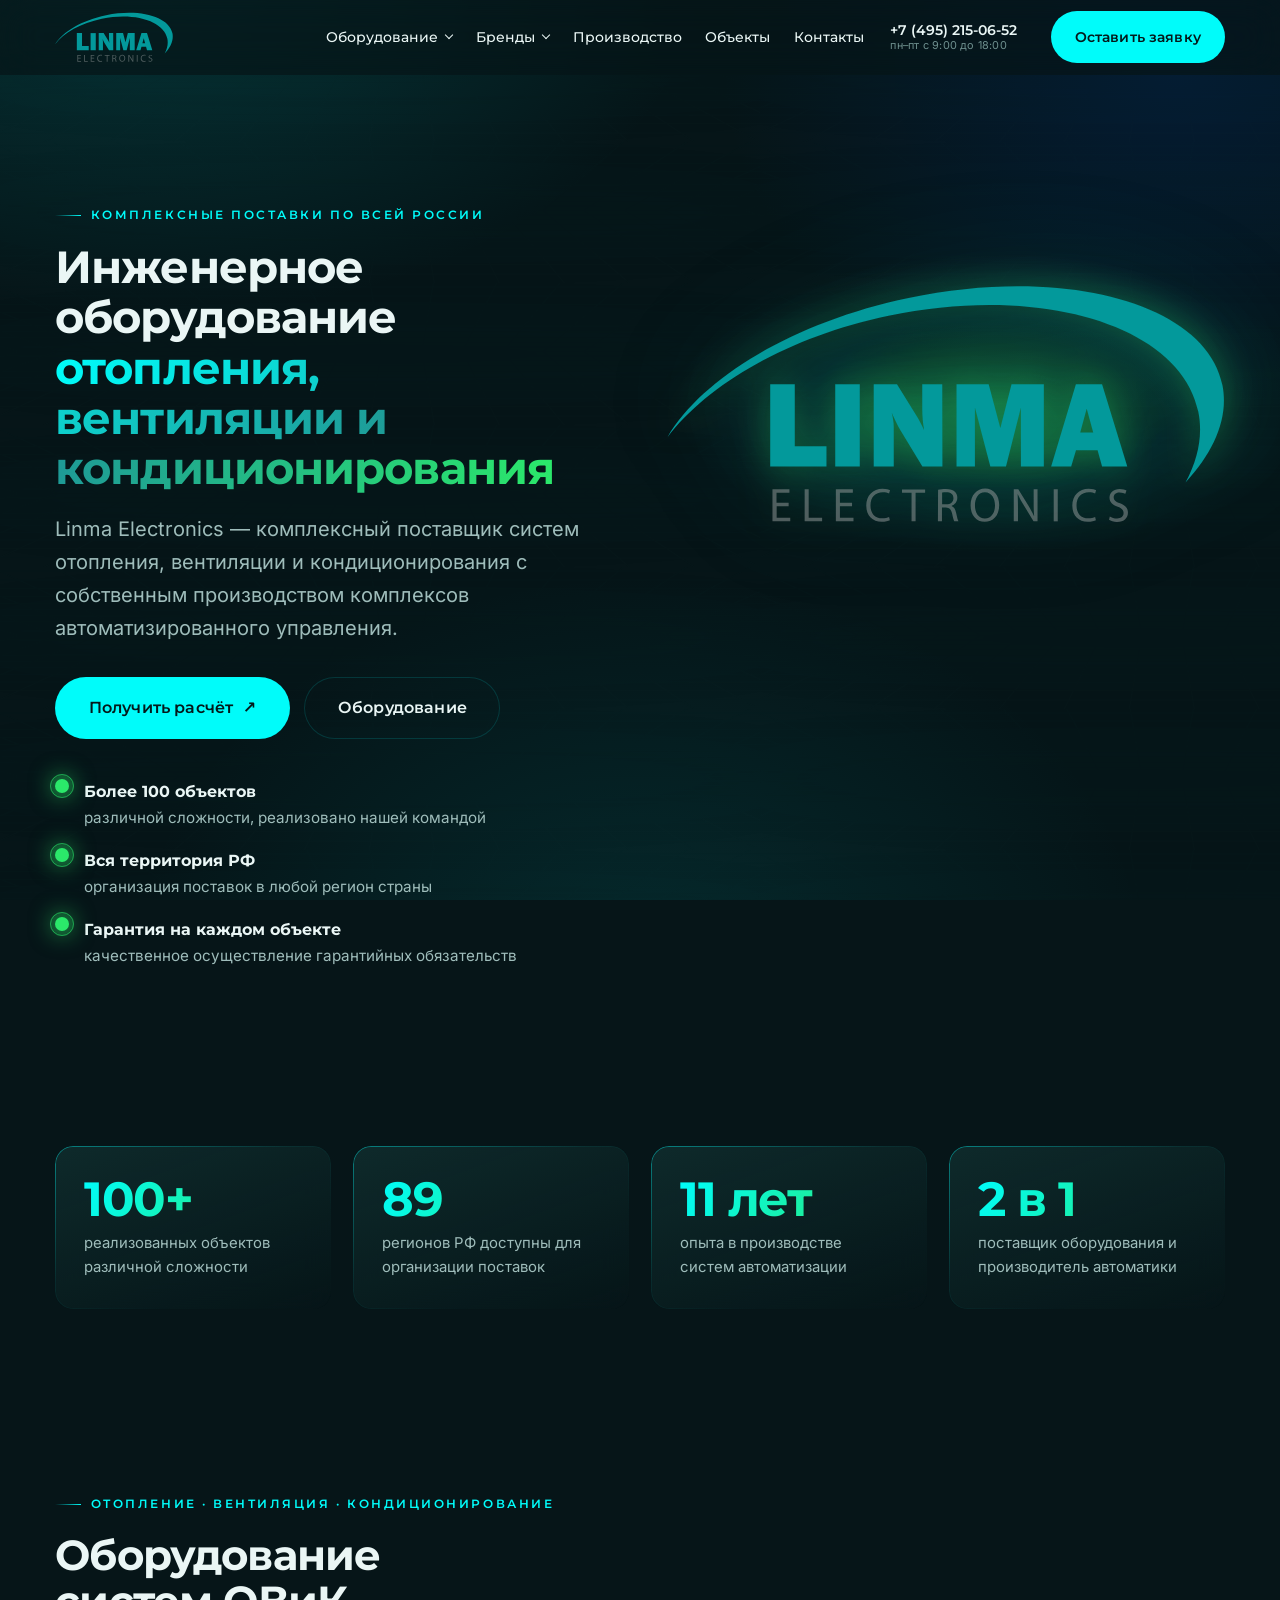
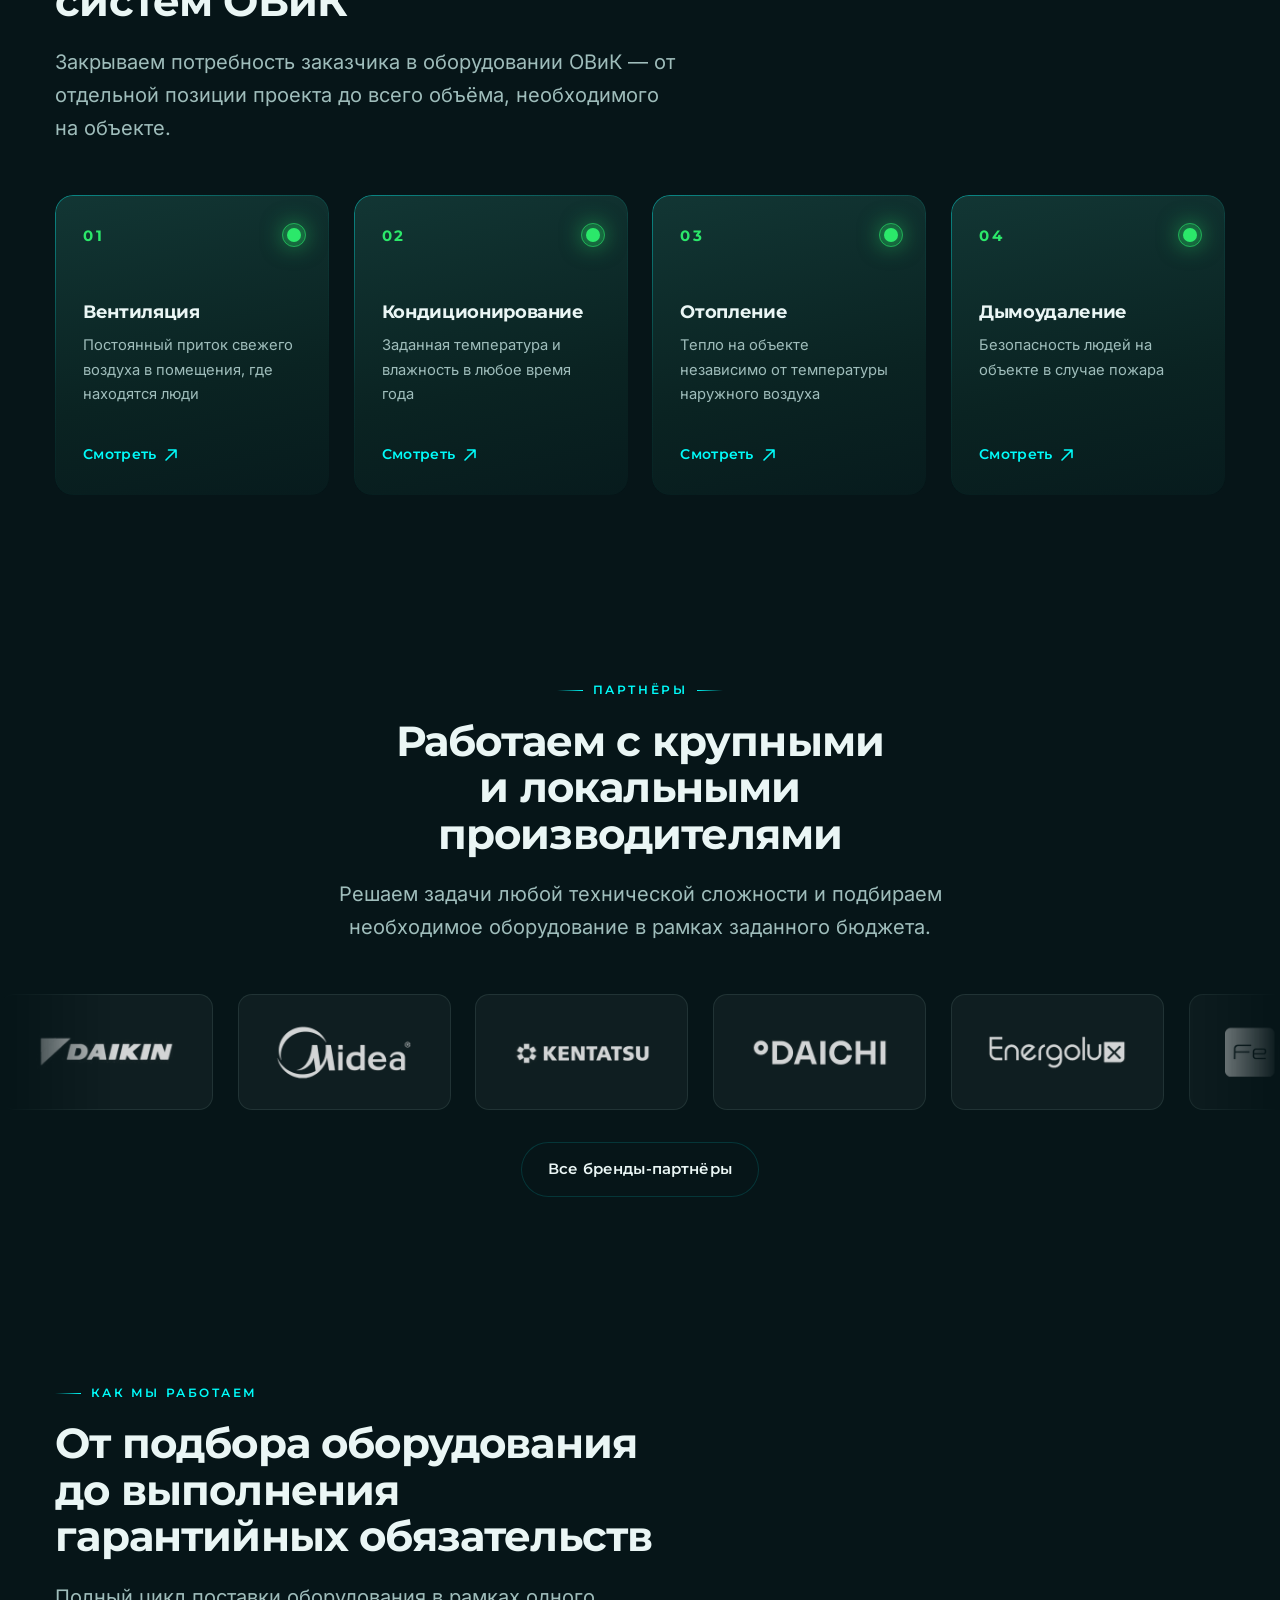
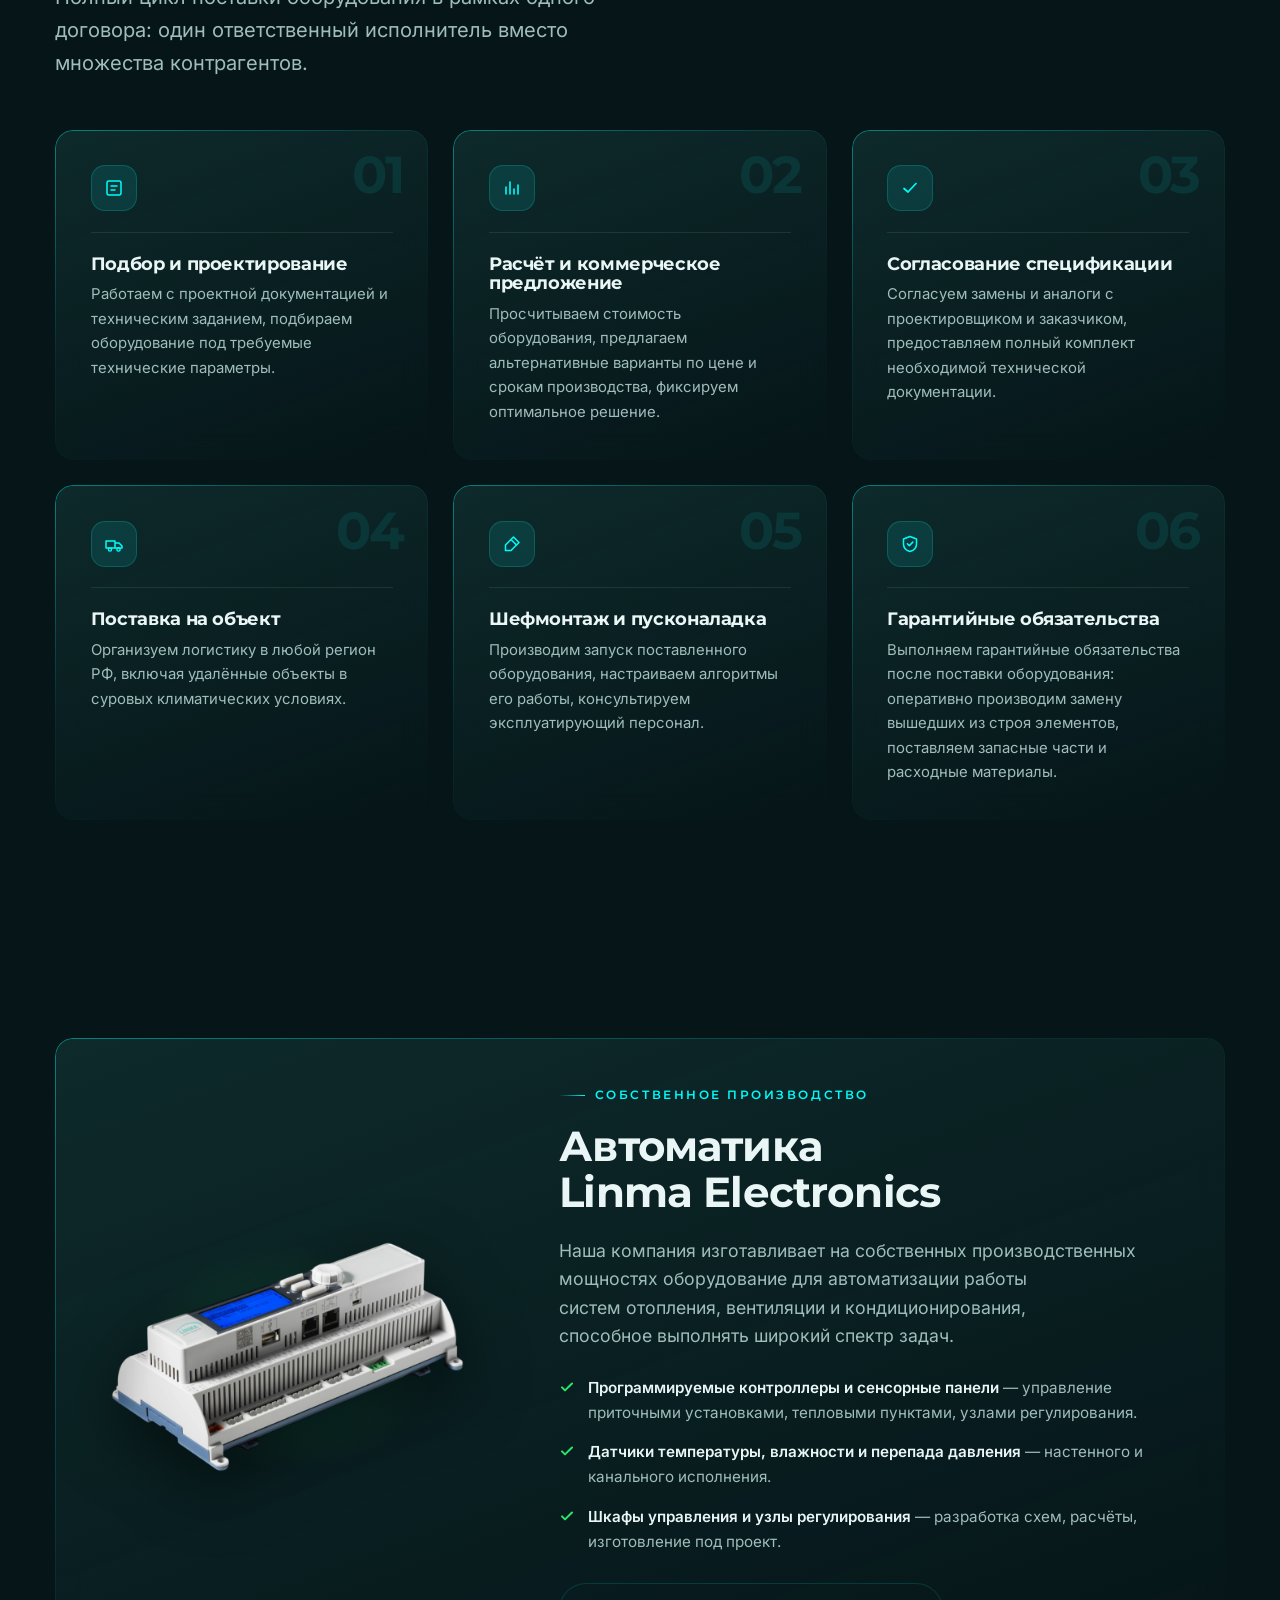
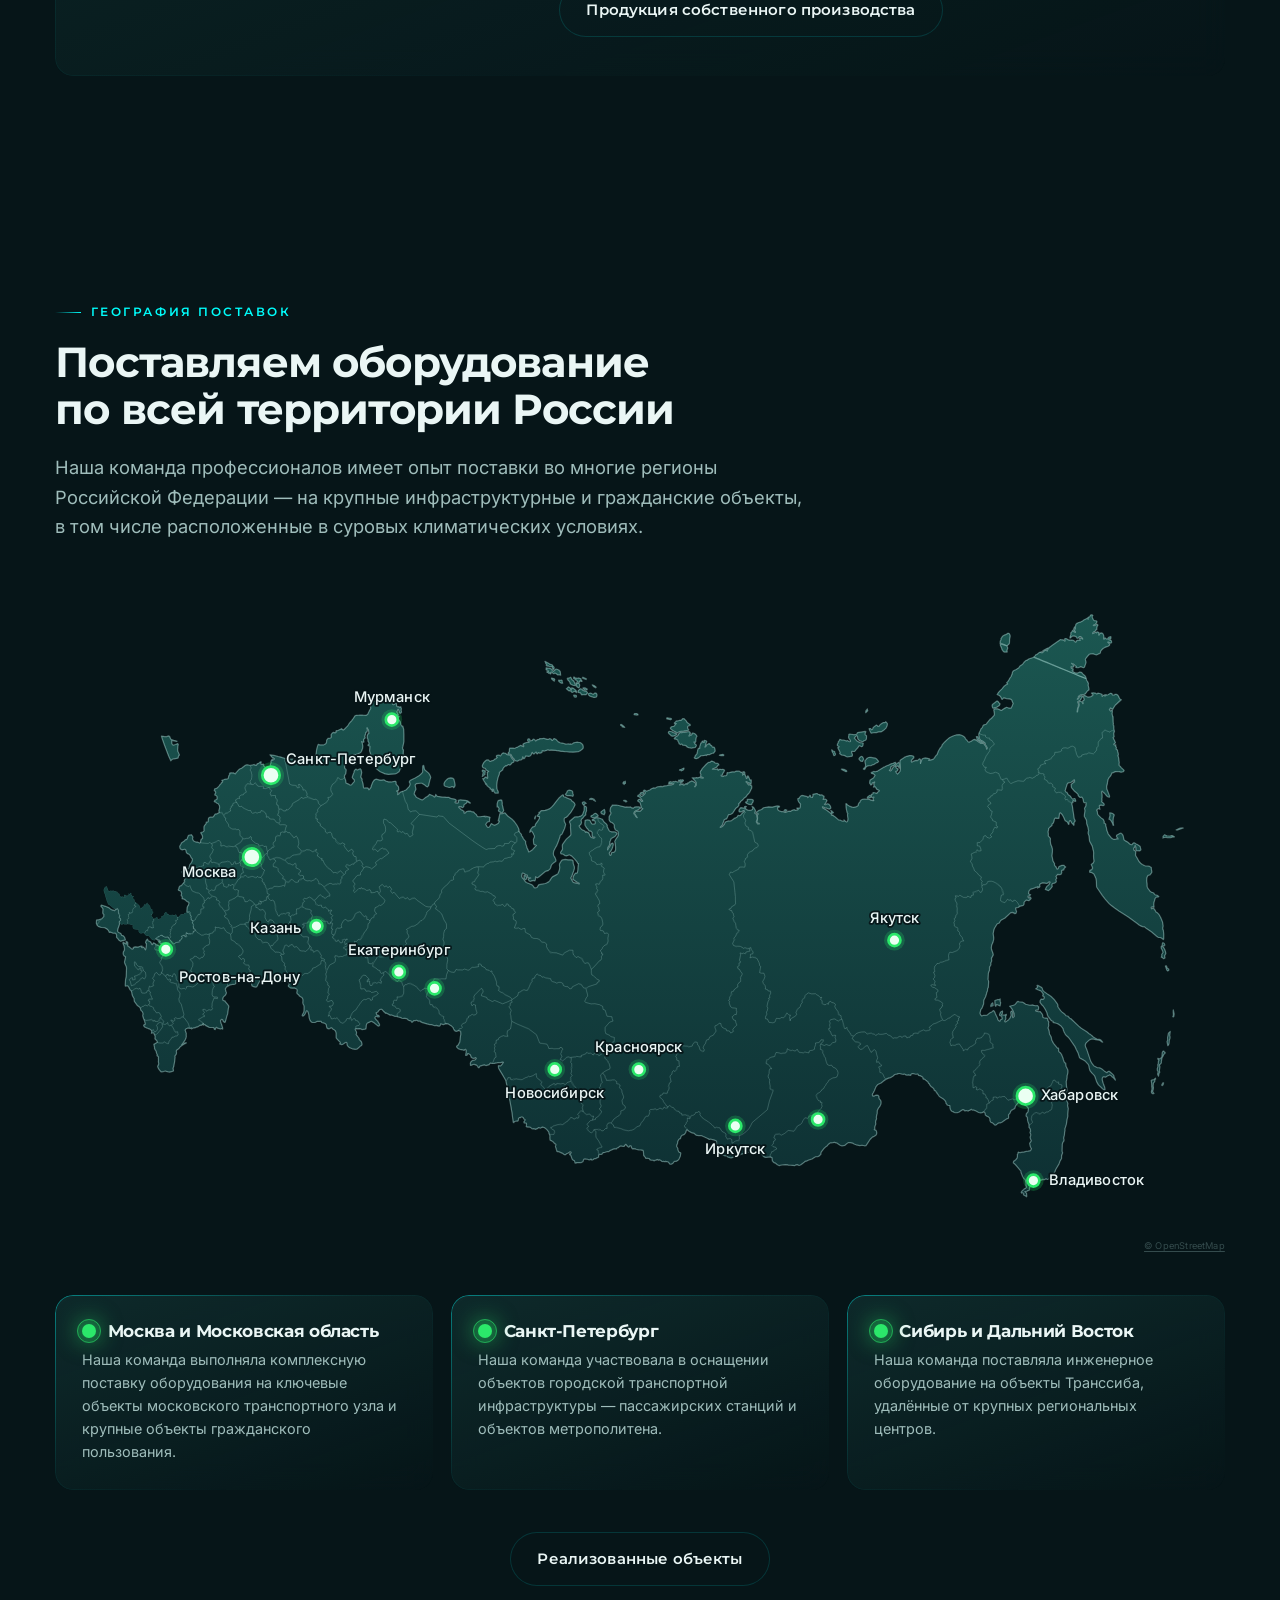
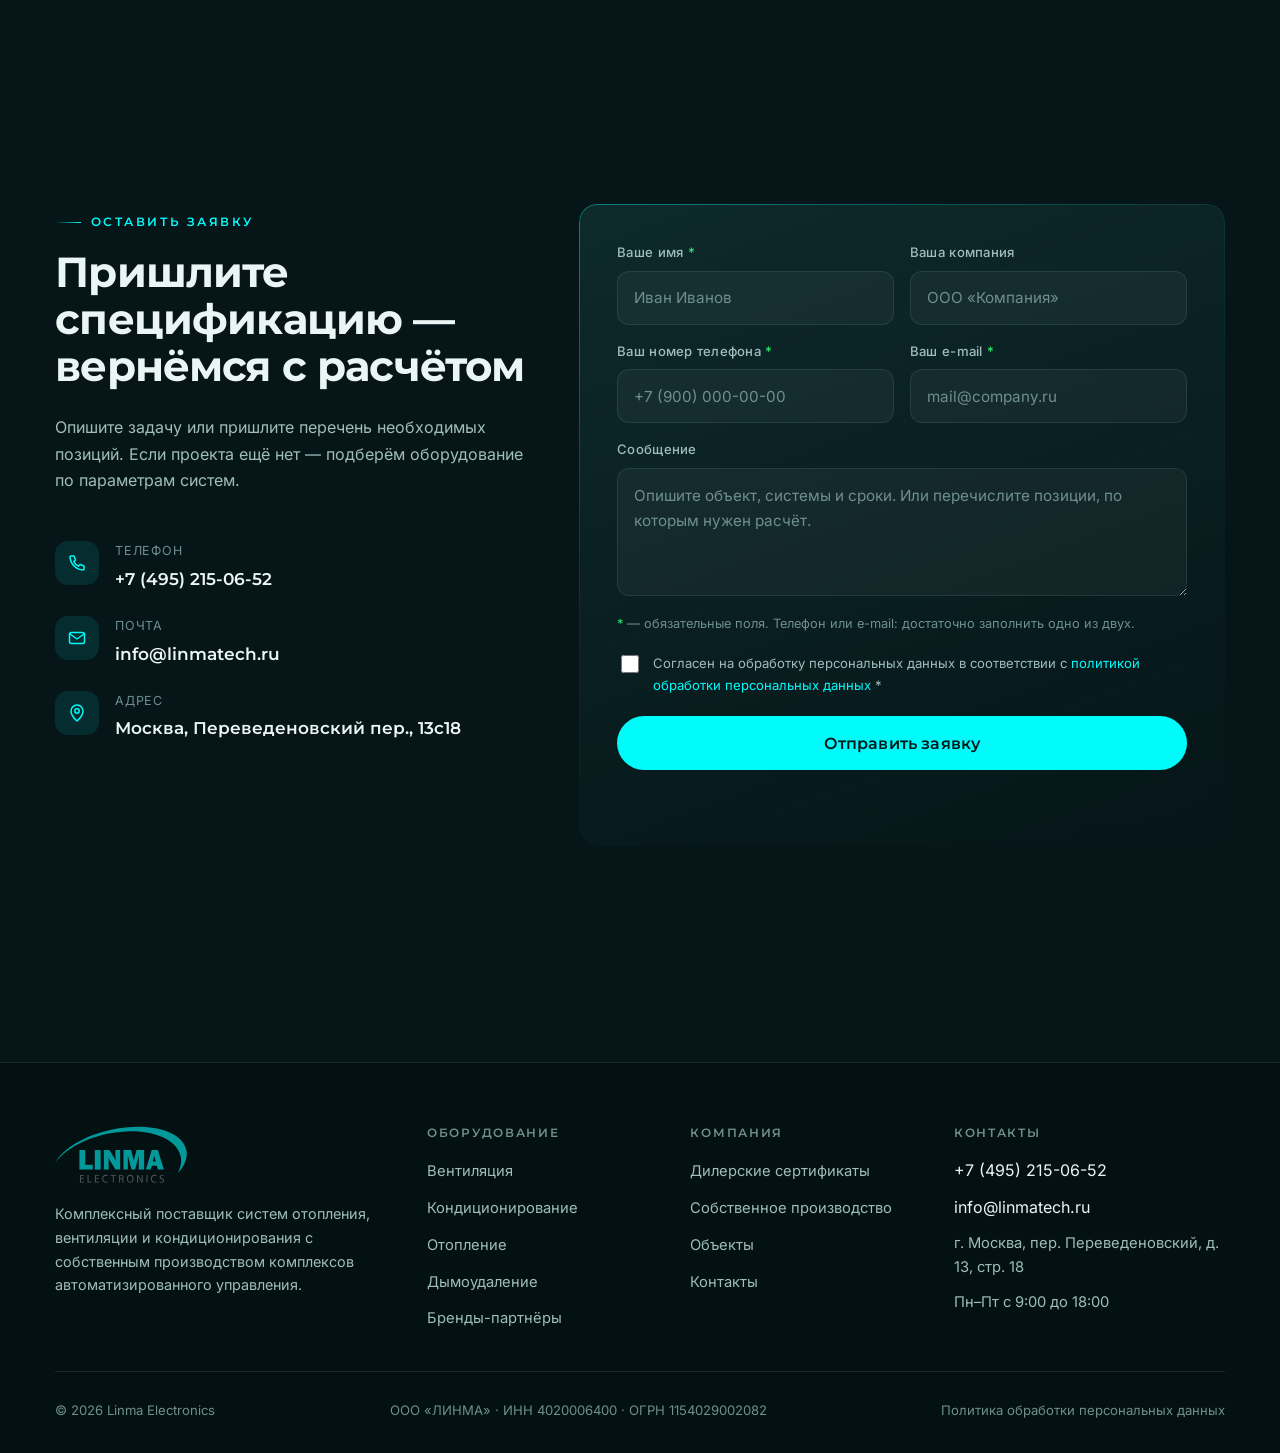
==== commit c2f34896: "Телефон и почта — статичный текст, не кликабельные ссылки По просьбе владельца: номер телефона и адр" ====
--- a/index.html
+++ b/index.html
@@ -102,15 +102,15 @@
       </ul>
       <div class="nav-mobile-cta">
         <a class="btn btn--block" href="contacts.html#request">Оставить заявку</a>
-        <a class="btn btn--ghost btn--block" href="tel:+74952150652">+7 (495) 215-06-52</a>
+        <span class="nav-mobile-phone">+7 (495) 215-06-52</span>
       </div>
     </nav>
 
     <div class="header-actions">
-      <a class="header-phone" href="tel:+74952150652">
+      <span class="header-phone">
         <span>+7 (495) 215-06-52</span>
         <small>пн–пт с&nbsp;9:00 до&nbsp;18:00</small>
-      </a>
+      </span>
       <a class="btn" href="contacts.html#request">Оставить заявку</a>
       <button class="burger" type="button" aria-label="Открыть меню" aria-expanded="false" aria-controls="nav">
         <span></span><span></span><span></span>
@@ -415,7 +415,7 @@
           </p>
 
           <div class="contact-list mt-lg">
-            <a class="contact-item" href="tel:+74952150652">
+            <span class="contact-item">
               <span class="contact-icon" aria-hidden="true">
                 <svg width="20" height="20" viewBox="0 0 20 20" fill="none"><path d="M4 3h3l1.5 4L6.8 8.6a11 11 0 0 0 4.6 4.6L13 11.5l4 1.5v3a1 1 0 0 1-1.1 1A14 14 0 0 1 3 4.1 1 1 0 0 1 4 3Z" stroke="currentColor" stroke-width="1.5" stroke-linejoin="round"/></svg>
               </span>
@@ -423,9 +423,9 @@
                 <span class="label">Телефон</span>
                 <span class="value">+7 (495) 215-06-52</span>
               </span>
-            </a>
-
-            <a class="contact-item" href="mailto:info@linmatech.ru">
+            </span>
+
+            <span class="contact-item">
               <span class="contact-icon" aria-hidden="true">
                 <svg width="20" height="20" viewBox="0 0 20 20" fill="none"><rect x="2.5" y="4.5" width="15" height="11" rx="2" stroke="currentColor" stroke-width="1.5"/><path d="m3 6 7 5 7-5" stroke="currentColor" stroke-width="1.5" stroke-linejoin="round"/></svg>
               </span>
@@ -433,7 +433,7 @@
                 <span class="label">Почта</span>
                 <span class="value">info@linmatech.ru</span>
               </span>
-            </a>
+            </span>
 
             <div class="contact-item">
               <span class="contact-icon" aria-hidden="true">
@@ -541,8 +541,8 @@
       <div class="footer-col">
         <h4>Контакты</h4>
         <ul>
-          <li><a href="tel:+74952150652">+7 (495) 215-06-52</a></li>
-          <li><a href="mailto:info@linmatech.ru">info@linmatech.ru</a></li>
+          <li><span>+7 (495) 215-06-52</span></li>
+          <li><span>info@linmatech.ru</span></li>
           <li class="text-muted" style="font-size:.92rem;">г. Москва, пер. Переведеновский, д. 13, стр. 18</li>
           <li class="text-muted" style="font-size:.92rem;">Пн–Пт с&nbsp;9:00 до&nbsp;18:00</li>
         </ul>
--- a/assets/css/main.css
+++ b/assets/css/main.css
@@ -621,6 +621,8 @@
   .nav-item--has-menu.is-open > .nav-link::after { transform: translateY(1px) rotate(225deg); }
 
   .nav-mobile-cta { margin-top: 1.75rem; display: grid; gap: .75rem; }
+  /* Телефон в мобильном меню — просто текст, не кнопка и не ссылка. */
+  .nav-mobile-phone { text-align: center; font-family: var(--font-head); font-weight: 600; color: var(--text-muted); padding: .35rem 0; }
 }
 @media (min-width: 1000px) { .nav-mobile-cta { display: none; } }
 
@@ -1833,6 +1835,27 @@
    Нужна только в версии сайта на WordPress: плагин оборачивает каждое поле
    в свой <span> и выводит собственные сообщения об ошибках. На статической
    версии этих классов нет, и правила просто не срабатывают. */
+
+/* Служебная разметка, которую прячет стилями сам плагин. Его стили
+   отключены в functions.php (оформление формы своё), поэтому эти три
+   правила приходится повторить здесь — иначе над формой появляется
+   пустая рамка от <fieldset> со скрытыми полями, а под кнопкой —
+   пустая рамка от блока сообщений. */
+.wpcf7 .hidden-fields-container {
+  display: none;
+}
+/* Служебный блок плагина, куда дублируются сообщения об ошибках.
+   На странице не нужен: ошибки и так выводятся под каждым полем. */
+.wpcf7 .screen-reader-response {
+  display: none;
+}
+/* Блок сообщений пустует, пока форму не отправили. */
+.wpcf7-form.init .wpcf7-response-output,
+.wpcf7-form.resetting .wpcf7-response-output,
+.wpcf7-form.submitting .wpcf7-response-output {
+  display: none;
+}
+
 .wpcf7-form-control-wrap { display: block; }
 .wpcf7-not-valid-tip { display: block; margin-top: .45rem; font-size: .78rem; color: #FF9A9A; }
 .field .wpcf7-not-valid { box-shadow: inset 0 0 0 1px #FF6B6B; }
